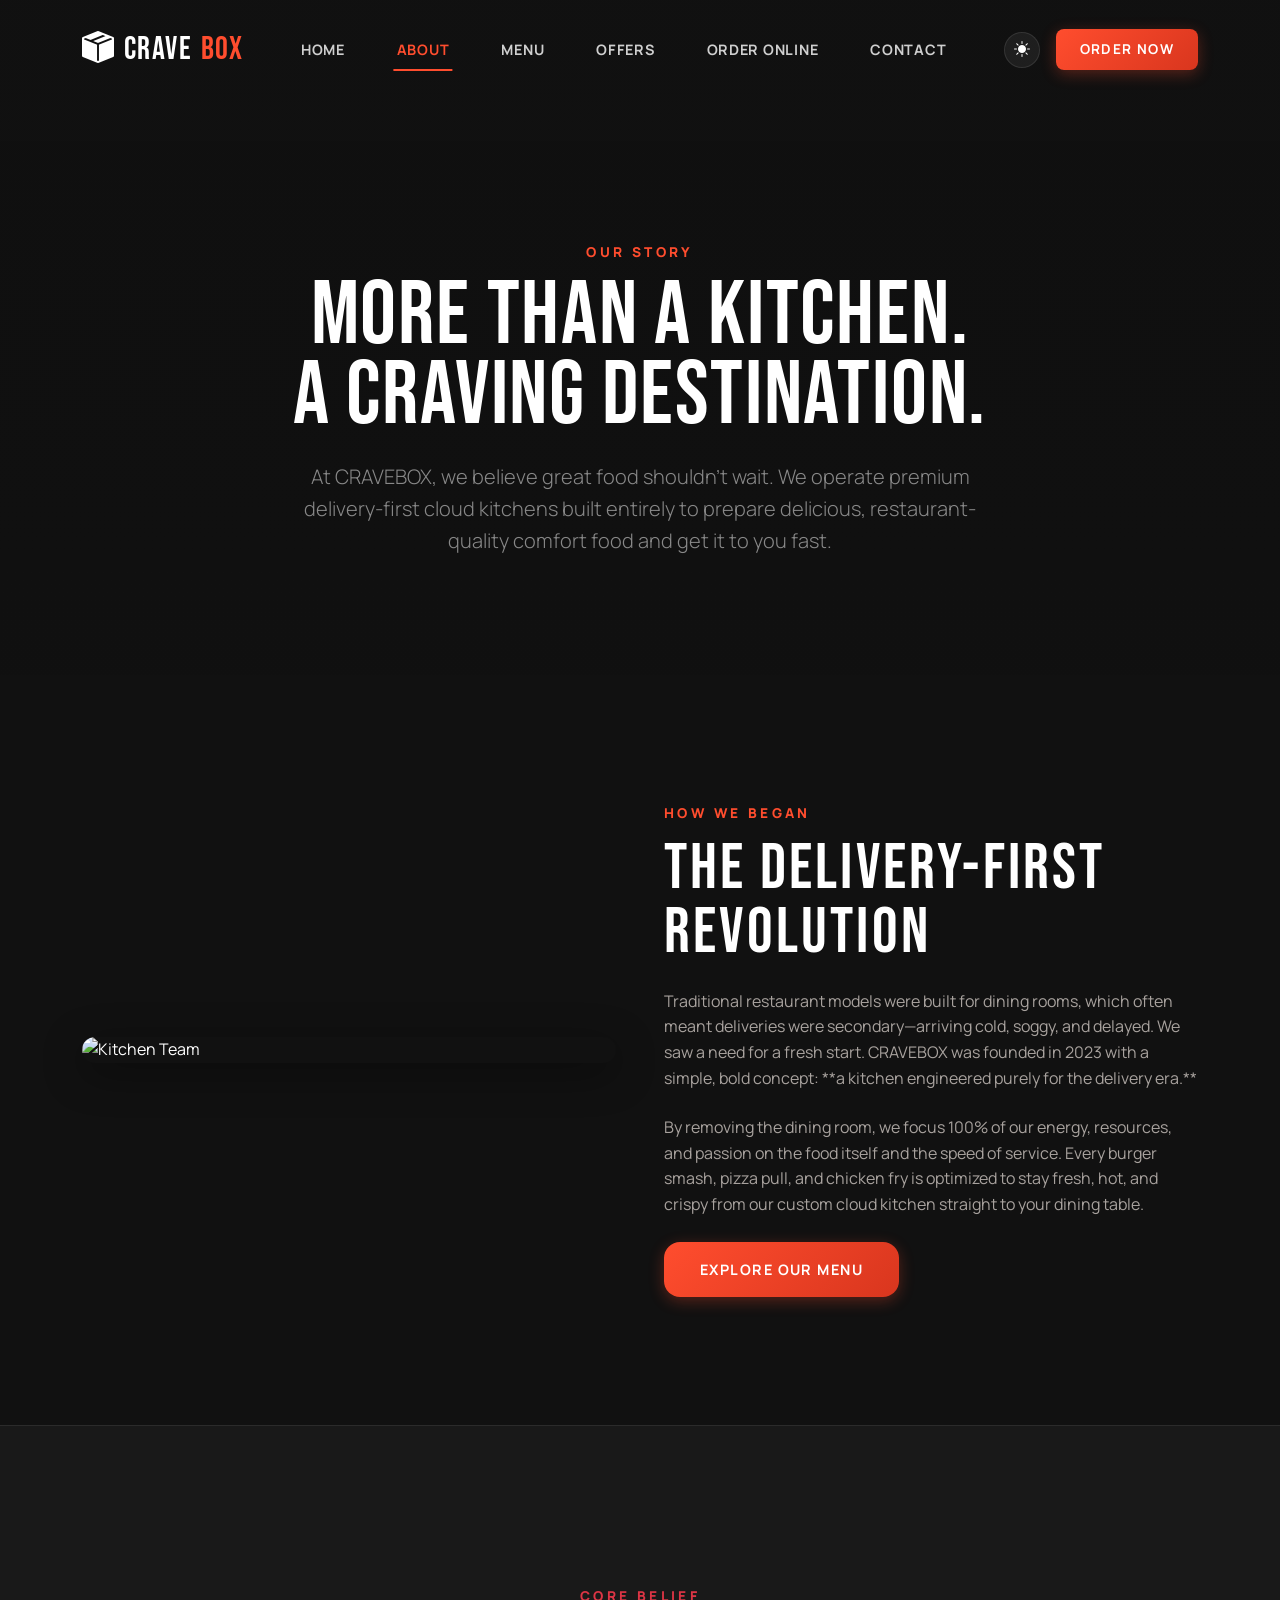
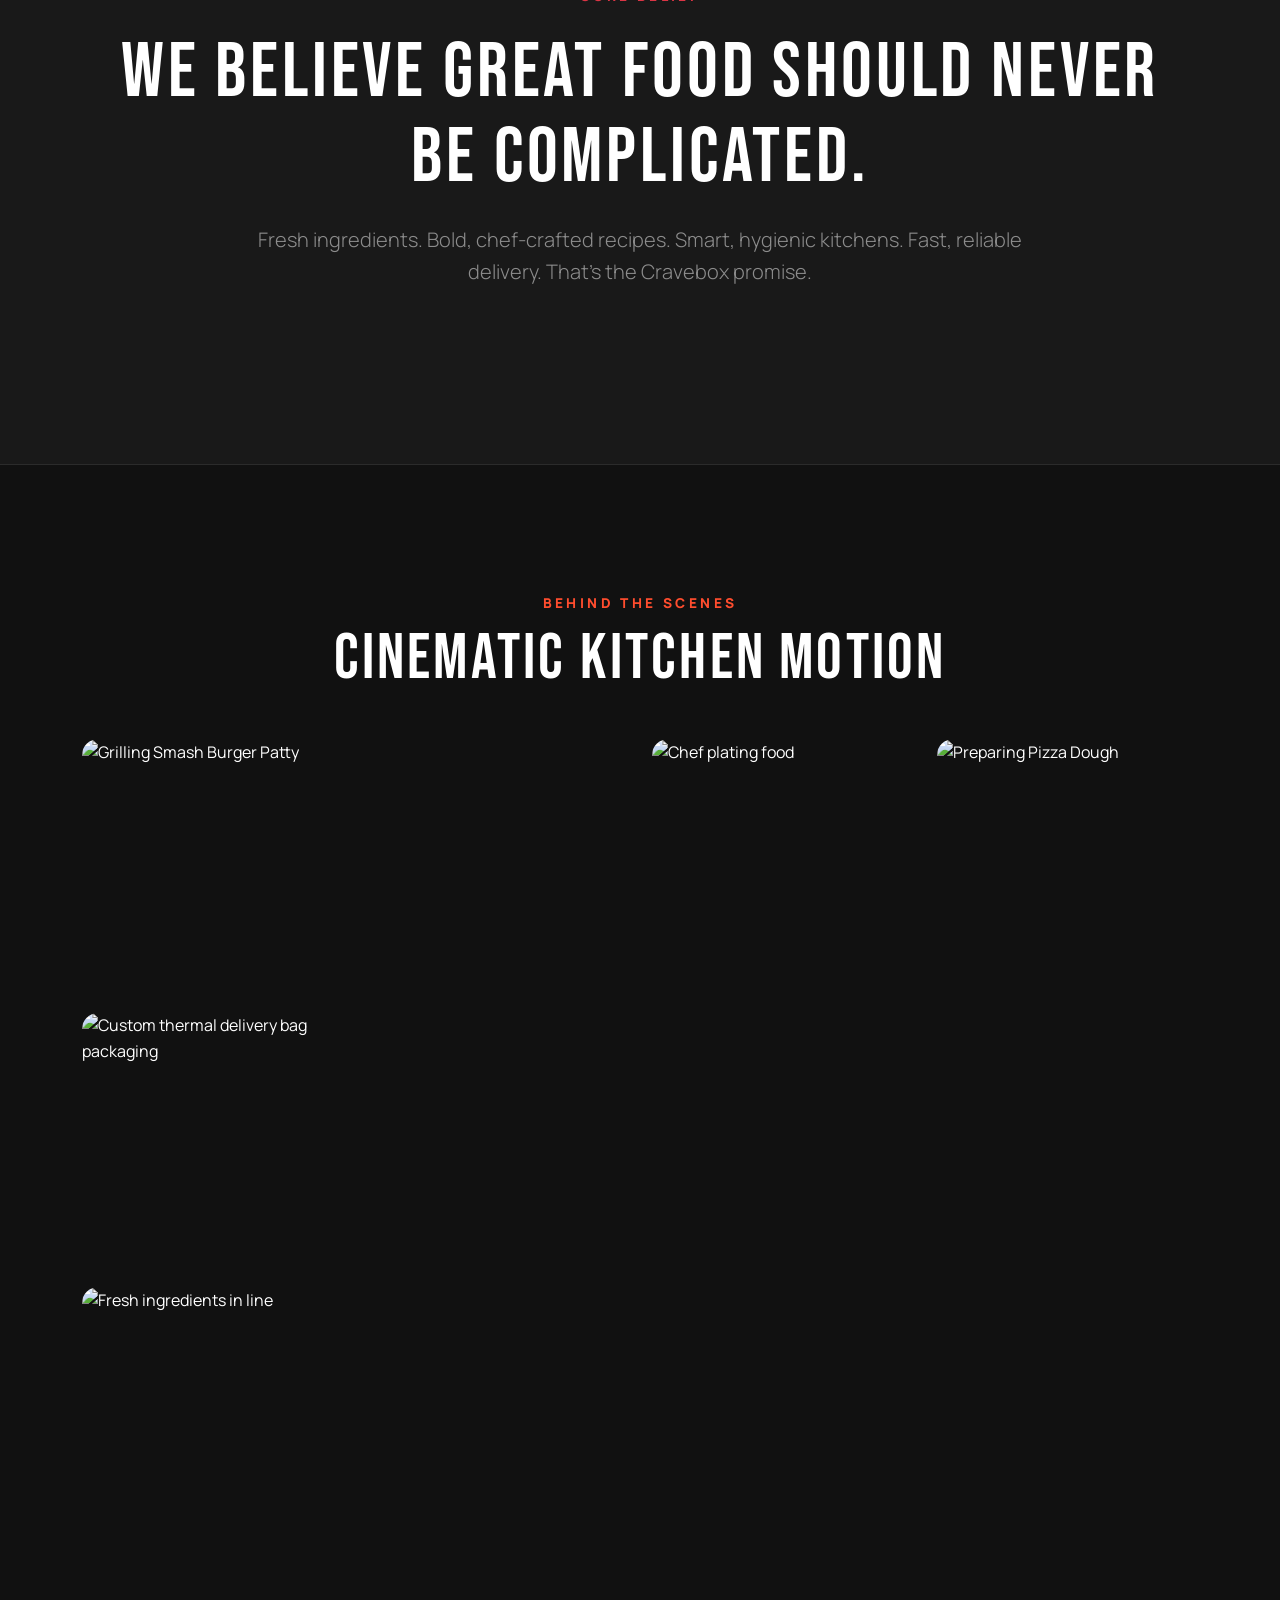
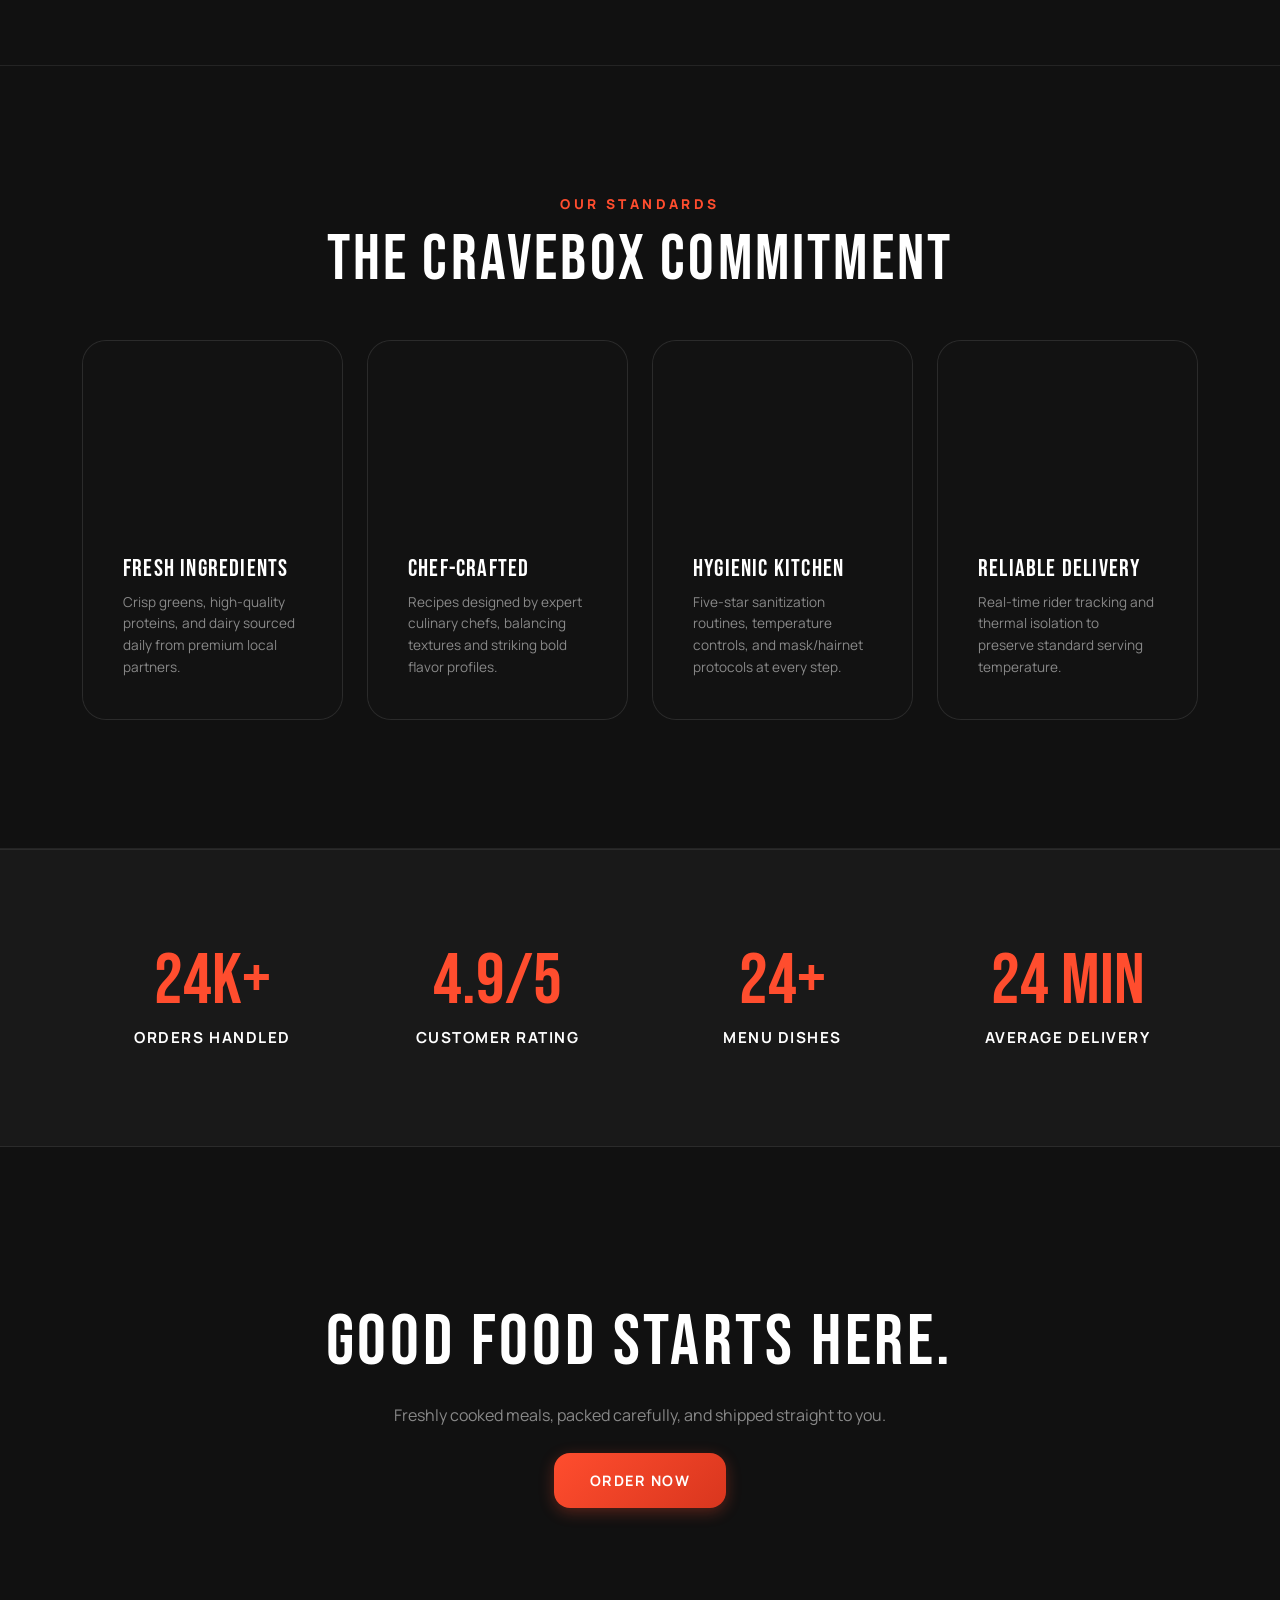
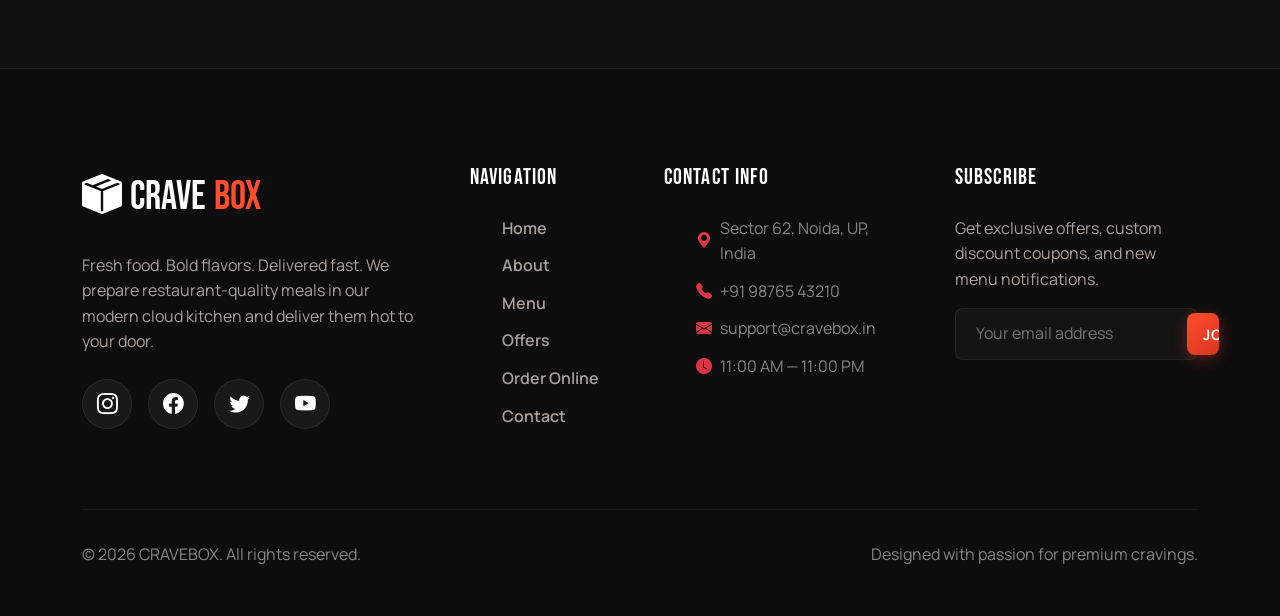
==== about.html @ debc44a4 "Initial commit - Premium Cloud Kitchen Website (Cravebox)" ====
<!DOCTYPE html>
<html lang="en">
<head>
  <meta charset="UTF-8">
  <meta name="viewport" content="width=device-width, initial-scale=1.0">
  <!-- SEO Tags -->
  <title>About CRAVEBOX — Our Kitchen, Our Story</title>
  <meta name="description" content="Discover the story of CRAVEBOX. A premium delivery-only cloud kitchen built for modern food-tech convenience, fresh ingredients, and bold, chef-made recipes.">
  <meta property="og:title" content="About CRAVEBOX — Our Kitchen, Our Story">
  <meta property="og:description" content="High-quality ingredients, chef-crafted recipes, and ultra-hygienic kitchens. Learn more about us.">
  <meta property="og:type" content="website">

  <!-- Bootstrap 5 & Icons -->
  <link href="https://cdn.jsdelivr.net/npm/bootstrap@5.3.0/dist/css/bootstrap.min.css" rel="stylesheet">
  <link href="https://cdn.jsdelivr.net/npm/bootstrap-icons@1.10.5/font/bootstrap-icons.css" rel="stylesheet">

  <!-- Custom CSS -->
  <link rel="stylesheet" href="assets/css/style.css">
</head>
<body>

  <!-- Sticky Header -->
  <nav class="crave-navbar">
    <div class="container d-flex align-items-center justify-content-between">
      <a href="index.html" class="navbar-brand">
        <i class="bi bi-box-seam-fill"></i> CRAVE<span>BOX</span>
      </a>

      <!-- Desktop Nav -->
      <div class="nav-links-desktop d-none d-lg-flex align-items-center gap-4">
        <a href="index.html" class="nav-link">Home</a>
        <a href="about.html" class="nav-link active">About</a>
        <a href="menu.html" class="nav-link">Menu</a>
        <a href="offers.html" class="nav-link">Offers</a>
        <a href="orders.html" class="nav-link">Order Online</a>
        <a href="contact.html" class="nav-link">Contact</a>
      </div>

      <!-- Right Action CTA & Controls -->
      <div class="d-none d-lg-flex align-items-center gap-3">
        <div class="controls-container">
          <button class="control-btn theme-toggle-btn" title="Toggle Theme"><i class="bi bi-sun-fill"></i></button>
        </div>
        <a href="orders.html" class="btn-crave btn-crave-primary py-2 px-4">
          ORDER NOW <span class="badge bg-white text-danger ms-2 desktop-cart-count" style="display:none; font-size:0.75rem;">0</span>
        </a>
      </div>

      <!-- Hamburger Button (Mobile) -->
      <button class="hamburger-btn" aria-label="Toggle Menu">
        <i class="bi bi-list"></i>
      </button>
    </div>
  </nav>

  <!-- Mobile Offcanvas Menu -->
  <div class="crave-offcanvas">
    <div class="crave-offcanvas-header">
      <a href="index.html" class="navbar-brand">
        <i class="bi bi-box-seam-fill"></i> CRAVE<span>BOX</span>
      </a>
      <button class="crave-offcanvas-close"><i class="bi bi-x-lg"></i></button>
    </div>
    <ul class="crave-offcanvas-nav">
      <li><a href="index.html" class="nav-link">Home</a></li>
      <li><a href="about.html" class="nav-link active">About</a></li>
      <li><a href="menu.html" class="nav-link">Menu</a></li>
      <li><a href="offers.html" class="nav-link">Offers</a></li>
      <li><a href="orders.html" class="nav-link">Order Online</a></li>
      <li><a href="contact.html" class="nav-link">Contact</a></li>
    </ul>
    <div class="crave-offcanvas-footer">
      <div class="controls-container justify-content-center">
        <button class="control-btn theme-toggle-btn"><i class="bi bi-sun-fill"></i></button>
      </div>
      <a href="orders.html" class="btn-crave btn-crave-primary w-100 text-center justify-content-center">ORDER NOW</a>
    </div>
  </div>

  <!-- About Hero Section (Unique layout) -->
  <section class="hero-section" style="min-height: 75vh; padding-top: 140px;">
    <div class="hero-bg" style="background-image: url('https://images.unsplash.com/photo-1556910103-1c02745aae4d?auto=format&fit=crop&w=1600&q=80');"></div>
    <div class="hero-overlay" style="background: linear-gradient(to bottom, rgba(17,17,17,0.9), rgba(17,17,17,0.95));"></div>
    <div class="container hero-content text-center">
      <span class="eyebrow fade-up-element animated">Our Story</span>
      <h1 class="hero-title text-white mb-4 fade-up-element animated" style="animation-delay: 0.1s;">
        MORE THAN A KITCHEN.<br>A CRAVING DESTINATION.
      </h1>
      <p class="lead mx-auto text-white-50 fade-up-element animated" style="max-width: 700px; animation-delay: 0.2s;">
        At CRAVEBOX, we believe great food shouldn't wait. We operate premium delivery-first cloud kitchens built entirely to prepare delicious, restaurant-quality comfort food and get it to you fast.
      </p>
    </div>
  </section>

  <!-- Our Story Split Layout -->
  <section class="editorial-section">
    <div class="container">
      <div class="row align-items-center g-5">
        <div class="col-lg-6">
          <div class="story-image-wrapper fade-up-element">
            <img src="https://images.unsplash.com/photo-1600565193348-f74bd3c7ccdf?auto=format&fit=crop&w=800&q=80" alt="Kitchen Team">
            <div class="story-badge">ESTD. 2023</div>
          </div>
        </div>
        <div class="col-lg-6">
          <span class="eyebrow">How We Began</span>
          <h2 class="section-title">THE DELIVERY-FIRST REVOLUTION</h2>
          <p class="mb-4">
            Traditional restaurant models were built for dining rooms, which often meant deliveries were secondary—arriving cold, soggy, and delayed. We saw a need for a fresh start. CRAVEBOX was founded in 2023 with a simple, bold concept: **a kitchen engineered purely for the delivery era.**
          </p>
          <p class="mb-4">
            By removing the dining room, we focus 100% of our energy, resources, and passion on the food itself and the speed of service. Every burger smash, pizza pull, and chicken fry is optimized to stay fresh, hot, and crispy from our custom cloud kitchen straight to your dining table.
          </p>
          <a href="menu.html" class="btn-crave btn-crave-primary">EXPLORE OUR MENU</a>
        </div>
      </div>
    </div>
  </section>

  <!-- Our Philosophy (Typography Focused) -->
  <section class="philosophy-banner">
    <div class="container text-center py-5">
      <span class="eyebrow text-danger">Core Belief</span>
      <h2 class="philosophy-title text-white my-4 display-font">
        WE BELIEVE GREAT FOOD SHOULD NEVER BE COMPLICATED.
      </h2>
      <p class="lead mx-auto text-white-50" style="max-width: 800px;">
        Fresh ingredients. Bold, chef-crafted recipes. Smart, hygienic kitchens. Fast, reliable delivery. That's the Cravebox promise.
      </p>
    </div>
  </section>

  <!-- Our Kitchen Behind the Scenes Gallery -->
  <section class="gallery-section">
    <div class="container">
      <div class="text-center mb-5">
        <span class="eyebrow">Behind the Scenes</span>
        <h2 class="section-title">CINEMATIC KITCHEN MOTION</h2>
      </div>

      <div class="gallery-grid">
        <!-- Item 1 (Wide) -->
        <div class="gallery-item gallery-item-wide fade-up-element">
          <img src="https://images.unsplash.com/photo-1544025162-d76694265947?auto=format&fit=crop&w=800&q=80" alt="Grilling Smash Burger Patty">
        </div>
        <!-- Item 2 (Tall) -->
        <div class="gallery-item gallery-item-tall fade-up-element" style="animation-delay: 0.15s;">
          <img src="https://images.unsplash.com/photo-1577219491135-ce391730fb2c?auto=format&fit=crop&w=600&q=80" alt="Chef plating food">
        </div>
        <!-- Item 3 -->
        <div class="gallery-item fade-up-element" style="animation-delay: 0.3s;">
          <img src="https://images.unsplash.com/photo-1556910096-6f5e72db6813?auto=format&fit=crop&w=600&q=80" alt="Preparing Pizza Dough">
        </div>
        <!-- Item 4 -->
        <div class="gallery-item fade-up-element" style="animation-delay: 0.1s;">
          <img src="https://images.unsplash.com/photo-1512152272829-e3139592d56f?auto=format&fit=crop&w=600&q=80" alt="Custom thermal delivery bag packaging">
        </div>
        <!-- Item 5 (Wide) -->
        <div class="gallery-item gallery-item-wide fade-up-element" style="animation-delay: 0.2s;">
          <img src="https://images.unsplash.com/photo-1555396273-367ea4eb4db5?auto=format&fit=crop&w=800&q=80" alt="Fresh ingredients in line">
        </div>
      </div>
    </div>
  </section>

  <!-- Quality Promise (Four distinct areas using imagery overlays) -->
  <section class="feature-section" style="background-color: var(--primary-bg);">
    <div class="container">
      <div class="text-center mb-5">
        <span class="eyebrow">Our Standards</span>
        <h2 class="section-title">THE CRAVEBOX COMMITMENT</h2>
      </div>

      <div class="row g-4">
        <!-- Area 1 -->
        <div class="col-md-6 col-lg-3">
          <div class="featured-card fade-up-element" style="height: 380px;">
            <div class="hero-bg" style="background-image: url('https://images.unsplash.com/photo-1512621776951-a57141f2eefd?auto=format&fit=crop&w=400&q=80');"></div>
            <div class="hero-overlay" style="background: rgba(17,17,17,0.75);"></div>
            <div class="featured-card-content h-100 d-flex flex-column justify-content-end position-relative z-3">
              <h3 class="text-white mb-2 fs-4">Fresh Ingredients</h3>
              <p class="text-white-50 m-0" style="font-size: 0.85rem;">Crisp greens, high-quality proteins, and dairy sourced daily from premium local partners.</p>
            </div>
          </div>
        </div>

        <!-- Area 2 -->
        <div class="col-md-6 col-lg-3">
          <div class="featured-card fade-up-element" style="height: 380px; animation-delay: 0.1s;">
            <div class="hero-bg" style="background-image: url('https://images.unsplash.com/photo-1577219491135-ce391730fb2c?auto=format&fit=crop&w=400&q=80');"></div>
            <div class="hero-overlay" style="background: rgba(17,17,17,0.75);"></div>
            <div class="featured-card-content h-100 d-flex flex-column justify-content-end position-relative z-3">
              <h3 class="text-white mb-2 fs-4">Chef-Crafted</h3>
              <p class="text-white-50 m-0" style="font-size: 0.85rem;">Recipes designed by expert culinary chefs, balancing textures and striking bold flavor profiles.</p>
            </div>
          </div>
        </div>

        <!-- Area 3 -->
        <div class="col-md-6 col-lg-3">
          <div class="featured-card fade-up-element" style="height: 380px; animation-delay: 0.2s;">
            <div class="hero-bg" style="background-image: url('https://images.unsplash.com/photo-1600565193348-f74bd3c7ccdf?auto=format&fit=crop&w=400&q=80');"></div>
            <div class="hero-overlay" style="background: rgba(17,17,17,0.75);"></div>
            <div class="featured-card-content h-100 d-flex flex-column justify-content-end position-relative z-3">
              <h3 class="text-white mb-2 fs-4">Hygienic Kitchen</h3>
              <p class="text-white-50 m-0" style="font-size: 0.85rem;">Five-star sanitization routines, temperature controls, and mask/hairnet protocols at every step.</p>
            </div>
          </div>
        </div>

        <!-- Area 4 -->
        <div class="col-md-6 col-lg-3">
          <div class="featured-card fade-up-element" style="height: 380px; animation-delay: 0.3s;">
            <div class="hero-bg" style="background-image: url('https://images.unsplash.com/photo-1534080391025-09798b107e25?auto=format&fit=crop&w=400&q=80');"></div>
            <div class="hero-overlay" style="background: rgba(17,17,17,0.75);"></div>
            <div class="featured-card-content h-100 d-flex flex-column justify-content-end position-relative z-3">
              <h3 class="text-white mb-2 fs-4">Reliable Delivery</h3>
              <p class="text-white-50 m-0" style="font-size: 0.85rem;">Real-time rider tracking and thermal isolation to preserve standard serving temperature.</p>
            </div>
          </div>
        </div>
      </div>
    </div>
  </section>

  <!-- Large Statistics Counters Section -->
  <section class="stats-section">
    <div class="container">
      <div class="row g-4 stagger-container">
        <div class="col-6 col-lg-3">
          <div class="stat-box">
            <div class="stat-number" data-target="25" data-suffix="K+">0</div>
            <div class="stat-label">Orders Handled</div>
          </div>
        </div>
        <div class="col-6 col-lg-3">
          <div class="stat-box">
            <div class="stat-number" data-target="4.9" data-suffix="/5">0</div>
            <div class="stat-label">Customer Rating</div>
          </div>
        </div>
        <div class="col-6 col-lg-3">
          <div class="stat-box">
            <div class="stat-number" data-target="50" data-suffix="+">0</div>
            <div class="stat-label">Menu Dishes</div>
          </div>
        </div>
        <div class="col-6 col-lg-3">
          <div class="stat-box">
            <div class="stat-number" data-target="30" data-suffix=" MIN">0</div>
            <div class="stat-label">Average Delivery</div>
          </div>
        </div>
      </div>
    </div>
  </section>

  <!-- Final CTA -->
  <section class="cta-banner" style="background-image: url('https://images.unsplash.com/photo-1504674900247-0877df9cc836?auto=format&fit=crop&w=1600&q=80');">
    <div class="container cta-banner-content">
      <h2 class="display-font text-white" style="font-size: clamp(2.5rem, 6vw, 4.5rem); line-height: 1;">GOOD FOOD STARTS HERE.</h2>
      <p class="mx-auto text-white-50 my-4" style="max-width: 500px;">
        Freshly cooked meals, packed carefully, and shipped straight to you.
      </p>
      <a href="orders.html" class="btn-crave btn-crave-primary">ORDER NOW</a>
    </div>
  </section>

  <!-- Premium Footer -->
  <footer class="crave-footer">
    <div class="container">
      <div class="row g-5">
        <div class="col-lg-4">
          <a href="index.html" class="footer-logo">
            <i class="bi bi-box-seam-fill"></i> CRAVE<span>BOX</span>
          </a>
          <p class="mb-4">
            Fresh food. Bold flavors. Delivered fast. We prepare restaurant-quality meals in our modern cloud kitchen and deliver them hot to your door.
          </p>
          <div class="contact-social-icons">
            <a href="#" aria-label="Instagram"><i class="bi bi-instagram"></i></a>
            <a href="#" aria-label="Facebook"><i class="bi bi-facebook"></i></a>
            <a href="#" aria-label="Twitter"><i class="bi bi-twitter"></i></a>
            <a href="#" aria-label="YouTube"><i class="bi bi-youtube"></i></a>
          </div>
        </div>

        <div class="col-md-6 col-lg-2">
          <h4 class="footer-link-heading">Navigation</h4>
          <ul class="footer-links-list">
            <li><a href="index.html">Home</a></li>
            <li><a href="about.html">About</a></li>
            <li><a href="menu.html">Menu</a></li>
            <li><a href="offers.html">Offers</a></li>
            <li><a href="orders.html">Order Online</a></li>
            <li><a href="contact.html">Contact</a></li>
          </ul>
        </div>

        <div class="col-md-6 col-lg-3">
          <h4 class="footer-link-heading">Contact Info</h4>
          <ul class="footer-links-list text-white-50">
            <li class="d-flex gap-2 align-items-center"><i class="bi bi-geo-alt-fill text-danger"></i> Sector 62, Noida, UP, India</li>
            <li class="d-flex gap-2 align-items-center"><i class="bi bi-telephone-fill text-danger"></i> +91 98765 43210</li>
            <li class="d-flex gap-2 align-items-center"><i class="bi bi-envelope-fill text-danger"></i> support@cravebox.in</li>
            <li class="d-flex gap-2 align-items-center"><i class="bi bi-clock-fill text-danger"></i> 11:00 AM — 11:00 PM</li>
          </ul>
        </div>

        <div class="col-lg-3">
          <h4 class="footer-link-heading">Subscribe</h4>
          <p class="mb-3">Get exclusive offers, custom discount coupons, and new menu notifications.</p>
          <form class="newsletter-form">
            <input type="email" placeholder="Your email address" required aria-label="Email Address">
            <button type="submit" class="btn-crave btn-crave-primary py-2 px-3">JOIN</button>
          </form>
        </div>
      </div>

      <div class="footer-bottom">
        <p class="m-0 text-white-50">&copy; <span id="current-year"></span> CRAVEBOX. All rights reserved.</p>
        <p class="m-0 text-white-50">Designed with passion for premium cravings.</p>
      </div>
    </div>
  </footer>

  <!-- Mobile Cart Badge Floating -->
  <a href="orders.html" class="mobile-cart-badge">
    <i class="bi bi-cart3"></i>
    <span class="mobile-cart-count">0</span>
  </a>

  <!-- Toast Container -->
  <div class="crave-toast"></div>

  <!-- Script Files -->
  <script src="https://cdn.jsdelivr.net/npm/bootstrap@5.3.0/dist/js/bootstrap.bundle.min.js"></script>
  <script src="assets/js/main.js"></script>
</body>
</html>
---- assets/css/style.css ----
@import url('https://fonts.googleapis.com/css2?family=Bebas+Neue&family=Manrope:wght@300;400;500;600;700;800&display=swap');

:root {
  /* Dark Theme Colors */
  --primary-bg: #111111;
  --secondary-bg: #191919;
  --accent-red: #FF4D2E;
  --deep-red: #D9361E;
  --warm-orange: #FF8A3D;
  --cream: #FFF4E6;
  --soft-beige: #E9DED0;
  --white: #FFFFFF;
  --muted-text: #A8A29E;
  --success-green: #35B86B;
  
  --font-headings: 'Bebas Neue', sans-serif;
  --font-body: 'Manrope', sans-serif;
  
  --transition: all 0.4s cubic-bezier(0.16, 1, 0.3, 1);
  --border-radius-sm: 8px;
  --border-radius: 16px;
  --border-radius-lg: 24px;
  --border-color: rgba(255, 255, 255, 0.08);
  --shadow: 0 10px 40px rgba(0, 0, 0, 0.4);
  --card-bg: var(--secondary-bg);
  --text-color: var(--white);
  --text-inverse: var(--primary-bg);
  --glass-bg: rgba(25, 25, 25, 0.85);
  --glass-border: rgba(255, 255, 255, 0.05);
  --btn-text-color: var(--white);
  --footer-bg: #0d0d0d;
}

/* Light Theme Overrides */
body.light-theme {
  --primary-bg: #FFF4E6; /* Cream background */
  --secondary-bg: #E9DED0; /* Soft Beige */
  --card-bg: #FFFFFF;
  --text-color: #111111;
  --muted-text: #5A5450;
  --border-color: rgba(0, 0, 0, 0.08);
  --glass-bg: rgba(255, 244, 230, 0.85);
  --glass-border: rgba(0, 0, 0, 0.06);
  --shadow: 0 10px 40px rgba(0, 0, 0, 0.06);
  --btn-text-color: var(--white);
  --footer-bg: #191919;
}

/* Reset & Base Styles */
* {
  box-sizing: border-box;
  margin: 0;
  padding: 0;
}

html, body {
  overflow-x: hidden;
}

body {
  font-family: var(--font-body);
  background-color: var(--primary-bg);
  color: var(--text-color);
  transition: background-color 0.5s ease, color 0.5s ease;
  line-height: 1.6;
}

/* Scrollbar Customization */
::-webkit-scrollbar {
  width: 8px;
}
::-webkit-scrollbar-track {
  background: var(--primary-bg);
}
::-webkit-scrollbar-thumb {
  background: var(--accent-red);
  border-radius: 4px;
}
::-webkit-scrollbar-thumb:hover {
  background: var(--deep-red);
}

/* Selection Color */
::selection {
  background-color: var(--accent-red);
  color: var(--white);
}

/* Typography */
h1, h2, h3, h4, h5, h6, .display-font {
  font-family: var(--font-headings);
  font-weight: 400;
  letter-spacing: 0.05em;
  text-transform: uppercase;
}

p {
  font-weight: 400;
  color: var(--muted-text);
}

/* Heading clamp styling */
.hero-title {
  font-size: clamp(3rem, 7vw, 6.5rem);
  line-height: 0.9;
  letter-spacing: 0.02em;
}

.section-title {
  font-size: clamp(2.5rem, 5vw, 4.5rem);
  line-height: 1;
  margin-bottom: 1.5rem;
}

.eyebrow {
  font-family: var(--font-body);
  font-weight: 800;
  font-size: 0.85rem;
  letter-spacing: 0.25em;
  color: var(--accent-red);
  text-transform: uppercase;
  display: block;
  margin-bottom: 0.75rem;
}

/* RTL Helpers */
[dir="rtl"] {
  text-align: right;
}
[dir="rtl"] .me-auto {
  margin-left: auto !important;
  margin-right: 0 !important;
}
[dir="rtl"] .ms-auto {
  margin-right: auto !important;
  margin-left: 0 !important;
}
[dir="rtl"] .text-end {
  text-align: left !important;
}
[dir="rtl"] .text-start {
  text-align: right !important;
}

/* Buttons */
.btn-crave {
  font-family: var(--font-body);
  font-weight: 700;
  font-size: 0.9rem;
  letter-spacing: 0.1em;
  text-transform: uppercase;
  padding: 1rem 2.25rem;
  border-radius: var(--border-radius);
  transition: var(--transition);
  position: relative;
  overflow: hidden;
  z-index: 1;
  border: none;
  cursor: pointer;
  display: inline-flex;
  align-items: center;
  gap: 0.5rem;
  text-decoration: none;
}

.btn-crave-primary {
  background: linear-gradient(135deg, var(--accent-red), var(--deep-red));
  color: var(--white);
  box-shadow: 0 4px 15px rgba(255, 77, 46, 0.3);
}

.btn-crave-primary:hover {
  transform: translateY(-3px);
  box-shadow: 0 8px 25px rgba(255, 77, 46, 0.5);
  color: var(--white);
}

.btn-crave-secondary {
  background: transparent;
  color: var(--text-color);
  border: 1px solid var(--border-color);
  backdrop-filter: blur(10px);
}

.btn-crave-secondary:hover {
  background: var(--text-color);
  color: var(--text-inverse);
  transform: translateY(-3px);
  border-color: var(--text-color);
}

.btn-crave-outline {
  background: transparent;
  color: var(--accent-red);
  border: 2px solid var(--accent-red);
}

.btn-crave-outline:hover {
  background: var(--accent-red);
  color: var(--white);
  transform: translateY(-3px);
  box-shadow: 0 8px 25px rgba(255, 77, 46, 0.4);
}

/* Header / Navbar */
.crave-navbar {
  position: fixed;
  top: 0;
  left: 0;
  width: 100%;
  z-index: 1000;
  padding: 1.5rem 0;
  transition: var(--transition);
  border-bottom: 1px solid transparent;
}

.crave-navbar.scrolled {
  background: var(--glass-bg);
  backdrop-filter: blur(20px);
  padding: 1rem 0;
  border-bottom: 1px solid var(--glass-border);
  box-shadow: var(--shadow);
}

.crave-navbar .navbar-brand {
  font-family: var(--font-headings);
  font-size: 2rem;
  letter-spacing: 0.05em;
  color: var(--white) !important;
  display: flex;
  align-items: center;
  gap: 0.5rem;
  text-decoration: none;
}

body.light-theme .crave-navbar.scrolled .navbar-brand {
  color: var(--text-color) !important;
}

.crave-navbar .navbar-brand span {
  color: var(--accent-red);
}

.crave-navbar .nav-link {
  font-family: var(--font-body);
  font-weight: 700;
  font-size: 0.85rem;
  letter-spacing: 0.05em;
  text-transform: uppercase;
  color: rgba(255, 255, 255, 0.8) !important;
  padding: 0.5rem 0.75rem !important;
  transition: var(--transition);
  position: relative;
  white-space: nowrap;
}

body.light-theme .crave-navbar.scrolled .nav-link {
  color: var(--text-color) !important;
}

.crave-navbar .nav-link:hover,
.crave-navbar .nav-link.active {
  color: var(--accent-red) !important;
}

.crave-navbar .nav-link::after {
  content: '';
  position: absolute;
  bottom: -2px;
  left: 50%;
  width: 0;
  height: 2px;
  background-color: var(--accent-red);
  transition: var(--transition);
  transform: translateX(-50%);
}

.crave-navbar .nav-link:hover::after,
.crave-navbar .nav-link.active::after {
  width: 70%;
}

.nav-links-desktop {
  gap: 0.5rem !important;
}

@media (min-width: 1200px) {
  .nav-links-desktop {
    gap: 1.25rem !important;
  }
  .crave-navbar .nav-link {
    font-size: 0.9rem;
    padding: 0.5rem 1rem !important;
  }
}

/* Custom header button padding override */
.crave-navbar .btn-crave {
  padding: 0.6rem 1.5rem !important;
  font-size: 0.85rem;
  border-radius: var(--border-radius-sm);
}

.crave-navbar .control-btn {
  background: rgba(255, 255, 255, 0.06);
  border: 1px solid rgba(255, 255, 255, 0.1);
  width: 36px;
  height: 36px;
}

body.light-theme .crave-navbar .control-btn {
  background: rgba(0, 0, 0, 0.05);
  border: 1px solid rgba(0, 0, 0, 0.1);
}

/* Hamburger Styles */
.hamburger-btn {
  background: transparent;
  border: none;
  color: var(--white);
  font-size: 2rem;
  cursor: pointer;
  display: none;
  align-items: center;
  justify-content: center;
  width: 40px;
  height: 40px;
  padding: 0;
  line-height: 1;
  transition: var(--transition);
}

body.light-theme .crave-navbar.scrolled .hamburger-btn {
  color: var(--text-color);
}

/* Offcanvas Sidebar Menu */
.crave-offcanvas {
  position: fixed;
  top: 0;
  right: -100%;
  width: 320px;
  height: 100vh;
  background: var(--secondary-bg);
  box-shadow: -10px 0 40px rgba(0,0,0,0.5);
  z-index: 1100;
  transition: right 0.4s cubic-bezier(0.16, 1, 0.3, 1);
  padding: 2.5rem 2rem;
  display: flex;
  flex-direction: column;
  border-left: 1px solid var(--border-color);
}

[dir="rtl"] .crave-offcanvas {
  right: auto;
  left: -100%;
  border-left: none;
  border-right: 1px solid var(--border-color);
  box-shadow: 10px 0 40px rgba(0,0,0,0.5);
  transition: left 0.4s cubic-bezier(0.16, 1, 0.3, 1);
}

.crave-offcanvas.open {
  right: 0;
}

[dir="rtl"] .crave-offcanvas.open {
  left: 0;
  right: auto;
}

.crave-offcanvas-header {
  display: flex;
  justify-content: space-between;
  align-items: center;
  margin-bottom: 3rem;
}

.crave-offcanvas-close {
  background: transparent;
  border: none;
  color: var(--text-color);
  font-size: 1.8rem;
  cursor: pointer;
  transition: var(--transition);
}

.crave-offcanvas-close:hover {
  color: var(--accent-red);
  transform: rotate(90deg);
}

.crave-offcanvas-nav {
  list-style: none;
  display: flex;
  flex-direction: column;
  gap: 1.5rem;
  margin-bottom: auto;
}

.crave-offcanvas-nav .nav-link {
  font-family: var(--font-headings);
  font-size: 2.2rem;
  color: var(--text-color) !important;
  text-decoration: none;
  transition: var(--transition);
}

.crave-offcanvas-nav .nav-link:hover,
.crave-offcanvas-nav .nav-link.active {
  color: var(--accent-red) !important;
  padding-left: 10px;
}

[dir="rtl"] .crave-offcanvas-nav .nav-link:hover,
[dir="rtl"] .crave-offcanvas-nav .nav-link.active {
  padding-left: 0;
  padding-right: 10px;
}

.crave-offcanvas-footer {
  display: flex;
  flex-direction: column;
  gap: 1.5rem;
}

/* Quick Controls (Theme & RTL Toggle) */
.controls-container {
  display: flex;
  gap: 1rem;
  align-items: center;
}

.control-btn {
  background: var(--primary-bg);
  border: 1px solid var(--border-color);
  color: var(--text-color);
  width: 40px;
  height: 40px;
  border-radius: 50%;
  display: flex;
  align-items: center;
  justify-content: center;
  cursor: pointer;
  transition: var(--transition);
}

.control-btn:hover {
  background: var(--accent-red);
  color: var(--white);
  border-color: var(--accent-red);
  transform: scale(1.1);
}

/* Overlay for Sidebar */
.offcanvas-overlay {
  position: fixed;
  top: 0;
  left: 0;
  width: 100vw;
  height: 100vh;
  background: rgba(0, 0, 0, 0.7);
  backdrop-filter: blur(5px);
  z-index: 1050;
  opacity: 0;
  visibility: hidden;
  transition: var(--transition);
}

.offcanvas-overlay.show {
  opacity: 1;
  visibility: visible;
}

/* Hero Section */
.hero-section {
  position: relative;
  min-height: 100vh;
  display: flex;
  align-items: center;
  overflow: hidden;
  padding-top: 100px;
  background-color: #0b0b0b;
}

.hero-bg {
  position: absolute;
  top: 0;
  left: 0;
  width: 100%;
  height: 100%;
  background-size: cover;
  background-position: center;
  transition: transform 10s ease;
  transform: scale(1.05);
}

.hero-section:hover .hero-bg {
  transform: scale(1.12);
}

.hero-overlay {
  position: absolute;
  top: 0;
  left: 0;
  width: 100%;
  height: 100%;
  background: linear-gradient(to right, rgba(17,17,17,0.95) 30%, rgba(17,17,17,0.7) 60%, rgba(17,17,17,0.3) 100%);
}

[dir="rtl"] .hero-overlay {
  background: linear-gradient(to left, rgba(17,17,17,0.95) 30%, rgba(17,17,17,0.7) 60%, rgba(17,17,17,0.3) 100%);
}

.hero-content {
  position: relative;
  z-index: 10;
}

.floating-badge {
  position: absolute;
  background: var(--glass-bg);
  backdrop-filter: blur(10px);
  border: 1px solid var(--glass-border);
  padding: 1rem 1.5rem;
  border-radius: var(--border-radius);
  display: flex;
  align-items: center;
  gap: 0.75rem;
  animation: float 4s ease-in-out infinite;
  box-shadow: var(--shadow);
}

@keyframes float {
  0%, 100% { transform: translateY(0); }
  50% { transform: translateY(-12px); }
}

.badge-delivery {
  bottom: 15%;
  right: 10%;
}

[dir="rtl"] .badge-delivery {
  left: 10%;
  right: auto;
}

.badge-order {
  top: 25%;
  right: 15%;
}

[dir="rtl"] .badge-order {
  left: 15%;
  right: auto;
}

/* Category Slider */
.category-section {
  padding: 4rem 0;
  background-color: var(--secondary-bg);
  position: relative;
  z-index: 10;
  border-bottom: 1px solid var(--border-color);
}

.category-scroll {
  display: flex;
  gap: 1.5rem;
  overflow-x: auto;
  padding: 1rem 0.5rem;
  scrollbar-width: none; /* Firefox */
}

.category-scroll::-webkit-scrollbar {
  display: none; /* Chrome/Safari */
}

.category-card {
  flex: 0 0 auto;
  background: var(--card-bg);
  border: 1px solid var(--border-color);
  border-radius: var(--border-radius);
  padding: 1.25rem 2rem;
  display: flex;
  flex-direction: column;
  align-items: center;
  gap: 0.75rem;
  cursor: pointer;
  transition: var(--transition);
  text-decoration: none;
  color: var(--text-color);
}

.category-card img {
  width: 50px;
  height: 50px;
  object-fit: contain;
  transition: var(--transition);
}

.category-card span {
  font-family: var(--font-body);
  font-weight: 700;
  font-size: 0.9rem;
}

.category-card:hover {
  background: var(--accent-red);
  border-color: var(--accent-red);
  transform: translateY(-8px);
}

.category-card:hover img {
  transform: scale(1.15) rotate(5deg);
}

.category-card:hover span {
  color: var(--white);
}

/* Editorial Foods Section - Asymmetric composition */
.editorial-section {
  padding: 8rem 0;
  background-color: var(--primary-bg);
}

.featured-card {
  background: var(--card-bg);
  border: 1px solid var(--border-color);
  border-radius: var(--border-radius-lg);
  overflow: hidden;
  position: relative;
  transition: var(--transition);
  height: 100%;
}

.featured-card-large {
  display: flex;
  flex-direction: column;
  justify-content: space-between;
}

.featured-card-img-wrapper {
  overflow: hidden;
  position: relative;
  height: 380px;
}

.featured-card-img-wrapper.small {
  height: 220px;
}

.featured-card img {
  width: 100%;
  height: 100%;
  object-fit: cover;
  transition: transform 0.8s cubic-bezier(0.16, 1, 0.3, 1);
}

.featured-card:hover img {
  transform: scale(1.08);
}

.featured-card-content {
  padding: 2.5rem;
}

.featured-card-content.small {
  padding: 1.5rem;
}

.featured-card-title {
  font-family: var(--font-headings);
  font-size: 2.2rem;
  margin-bottom: 0.5rem;
}

.featured-card-price {
  font-size: 1.5rem;
  color: var(--warm-orange);
  font-weight: 800;
  margin-bottom: 1rem;
}

.featured-badge {
  position: absolute;
  top: 1.5rem;
  left: 1.5rem;
  background: var(--accent-red);
  color: var(--white);
  padding: 0.4rem 1rem;
  border-radius: 50px;
  font-weight: 800;
  font-size: 0.75rem;
  z-index: 10;
  text-transform: uppercase;
}

[dir="rtl"] .featured-badge {
  left: auto;
  right: 1.5rem;
}

/* Feature/Why Choose Us Section */
.feature-section {
  padding: 8rem 0;
  background-color: var(--secondary-bg);
  border-top: 1px solid var(--border-color);
  border-bottom: 1px solid var(--border-color);
}

.feature-block {
  background: var(--card-bg);
  border: 1px solid var(--border-color);
  padding: 3rem 2.5rem;
  border-radius: var(--border-radius);
  transition: var(--transition);
  height: 100%;
  position: relative;
  overflow: hidden;
}

.feature-block::before {
  content: '';
  position: absolute;
  top: 0;
  left: 0;
  width: 100%;
  height: 4px;
  background: linear-gradient(to right, var(--accent-red), var(--warm-orange));
  transform: scaleX(0);
  transform-origin: left;
  transition: var(--transition);
}

[dir="rtl"] .feature-block::before {
  transform-origin: right;
}

.feature-block:hover {
  transform: translateY(-8px);
  box-shadow: var(--shadow);
}

.feature-block:hover::before {
  transform: scaleX(1);
}

.feature-icon-wrapper {
  width: 60px;
  height: 60px;
  border-radius: var(--border-radius);
  background: rgba(255, 77, 46, 0.1);
  display: flex;
  align-items: center;
  justify-content: center;
  font-size: 1.8rem;
  color: var(--accent-red);
  margin-bottom: 1.5rem;
  transition: var(--transition);
}

.feature-block:hover .feature-icon-wrapper {
  background: var(--accent-red);
  color: var(--white);
  transform: scale(1.1);
}

/* How It Works Steps */
.steps-section {
  padding: 8rem 0;
  background-color: var(--primary-bg);
  position: relative;
}

.step-card {
  text-align: center;
  position: relative;
  z-index: 5;
}

.step-number {
  font-family: var(--font-headings);
  font-size: 6rem;
  line-height: 1;
  color: rgba(255, 77, 46, 0.15);
  margin-bottom: 1rem;
  transition: var(--transition);
}

.step-card:hover .step-number {
  color: var(--accent-red);
  transform: scale(1.1);
}

.step-card h3 {
  font-size: 1.8rem;
  margin-bottom: 0.75rem;
}

/* Stats Section */
.stats-section {
  padding: 6rem 0;
  background-color: var(--secondary-bg);
  border-top: 1px solid var(--border-color);
  border-bottom: 1px solid var(--border-color);
}

.stat-box {
  text-align: center;
}

.stat-number {
  font-family: var(--font-headings);
  font-size: clamp(3rem, 6vw, 4.5rem);
  line-height: 1;
  color: var(--accent-red);
  margin-bottom: 0.5rem;
}

.stat-label {
  font-weight: 700;
  font-size: 0.95rem;
  color: var(--text-color);
  text-transform: uppercase;
  letter-spacing: 0.1em;
}

/* Testimonial Section */
.testimonial-section {
  padding: 8rem 0;
  background-color: var(--primary-bg);
}

.testimonial-container {
  background: var(--secondary-bg);
  border: 1px solid var(--border-color);
  border-radius: var(--border-radius-lg);
  padding: 4rem;
  position: relative;
}

.quote-icon {
  font-size: 5rem;
  color: rgba(255, 77, 46, 0.15);
  line-height: 1;
  margin-bottom: 1.5rem;
}

.testimonial-text {
  font-size: 1.6rem;
  font-weight: 500;
  line-height: 1.6;
  margin-bottom: 2rem;
  color: var(--text-color);
}

/* Large CTA banner */
.cta-banner {
  padding: 10rem 0;
  position: relative;
  background-size: cover;
  background-position: center;
  background-attachment: fixed;
  text-align: center;
}

.cta-banner::before {
  content: '';
  position: absolute;
  top: 0;
  left: 0;
  width: 100%;
  height: 100%;
  background: rgba(17, 17, 17, 0.85);
}

.cta-banner-content {
  position: relative;
  z-index: 10;
}

/* About Layout details */
.story-image-wrapper {
  position: relative;
  border-radius: var(--border-radius-lg);
  overflow: hidden;
  box-shadow: var(--shadow);
}

.story-image-wrapper img {
  width: 100%;
  height: 100%;
  object-fit: cover;
}

.story-badge {
  position: absolute;
  bottom: 2rem;
  left: 2rem;
  background: var(--accent-red);
  color: var(--white);
  padding: 1rem 2rem;
  border-radius: var(--border-radius);
  font-weight: 800;
  font-size: 1.2rem;
}

[dir="rtl"] .story-badge {
  left: auto;
  right: 2rem;
}

/* Philosophy Layout */
.philosophy-banner {
  padding: 7rem 0;
  background-color: var(--secondary-bg);
  border-top: 1px solid var(--border-color);
  border-bottom: 1px solid var(--border-color);
}

.philosophy-title {
  font-size: clamp(2.5rem, 6vw, 4.8rem);
  line-height: 1.1;
}

/* Kitchen Gallery */
.gallery-section {
  padding: 8rem 0;
}

.gallery-grid {
  display: grid;
  grid-template-columns: repeat(4, 1fr);
  grid-auto-rows: 250px;
  gap: 1.5rem;
}

.gallery-item {
  position: relative;
  border-radius: var(--border-radius);
  overflow: hidden;
  transition: var(--transition);
}

.gallery-item img {
  width: 100%;
  height: 100%;
  object-fit: cover;
  transition: var(--transition);
}

.gallery-item:hover img {
  transform: scale(1.08);
}

.gallery-item-wide {
  grid-column: span 2;
}

.gallery-item-tall {
  grid-row: span 2;
}

@media (max-width: 768px) {
  .gallery-grid {
    grid-template-columns: repeat(2, 1fr);
    grid-auto-rows: 200px;
  }
  .gallery-item-wide {
    grid-column: span 2;
  }
  .gallery-item-tall {
    grid-row: span 1;
  }
}

/* Menu Page Styles */
.menu-filter-container {
  display: flex;
  justify-content: center;
  flex-wrap: wrap;
  gap: 0.75rem;
  margin-bottom: 4rem;
}

.filter-chip {
  background: var(--secondary-bg);
  border: 1px solid var(--border-color);
  color: var(--text-color);
  font-family: var(--font-body);
  font-weight: 700;
  font-size: 0.9rem;
  text-transform: uppercase;
  padding: 0.75rem 1.5rem;
  border-radius: 50px;
  cursor: pointer;
  transition: var(--transition);
}

.filter-chip:hover,
.filter-chip.active {
  background: var(--accent-red);
  color: var(--white);
  border-color: var(--accent-red);
  transform: translateY(-2px);
}

.menu-grid {
  margin-bottom: 6rem;
}

.food-card {
  background: var(--card-bg);
  border: 1px solid var(--border-color);
  border-radius: var(--border-radius);
  overflow: hidden;
  transition: var(--transition);
  display: flex;
  flex-direction: column;
  height: 100%;
}

.food-card:hover {
  transform: translateY(-8px);
  box-shadow: var(--shadow);
  border-color: rgba(255, 77, 46, 0.3);
}

.food-img-wrapper {
  height: 240px;
  overflow: hidden;
  position: relative;
}

.food-card img {
  width: 100%;
  height: 100%;
  object-fit: cover;
  transition: transform 0.8s ease;
}

.food-card:hover img {
  transform: scale(1.08);
}

.food-meta {
  position: absolute;
  top: 1rem;
  right: 1rem;
  display: flex;
  gap: 0.5rem;
  z-index: 10;
}

[dir="rtl"] .food-meta {
  right: auto;
  left: 1rem;
}

.meta-badge {
  width: 32px;
  height: 32px;
  border-radius: 50%;
  display: flex;
  align-items: center;
  justify-content: center;
  font-size: 0.85rem;
  box-shadow: 0 4px 10px rgba(0,0,0,0.3);
}

.badge-veg {
  background: #35B86B;
  color: white;
}

.badge-spicy {
  background: var(--accent-red);
  color: white;
}

.food-details {
  padding: 2rem;
  display: flex;
  flex-direction: column;
  flex-grow: 1;
}

.food-name {
  font-family: var(--font-headings);
  font-size: 1.8rem;
  margin-bottom: 0.5rem;
  color: var(--text-color);
}

.food-desc {
  font-size: 0.9rem;
  margin-bottom: 1.5rem;
  flex-grow: 1;
}

.food-footer {
  display: flex;
  justify-content: space-between;
  align-items: center;
  margin-top: auto;
}

.food-price {
  font-size: 1.4rem;
  font-weight: 800;
  color: var(--warm-orange);
}

.btn-add-cart:not(.btn-crave) {
  background: var(--primary-bg);
  border: 1px solid var(--border-color);
  color: var(--text-color);
  width: 44px;
  height: 44px;
  border-radius: 50%;
  display: flex;
  align-items: center;
  justify-content: center;
  cursor: pointer;
  transition: var(--transition);
}

.btn-add-cart:not(.btn-crave):hover {
  background: var(--accent-red);
  color: var(--white);
  border-color: var(--accent-red);
  transform: scale(1.1);
}

/* Featured Signature Plate */
.featured-signature-section {
  background-color: var(--secondary-bg);
  border-top: 1px solid var(--border-color);
  border-bottom: 1px solid var(--border-color);
  padding: 8rem 0;
}

.signature-badge {
  display: inline-block;
  background: rgba(255, 77, 46, 0.1);
  color: var(--accent-red);
  border: 1px solid rgba(255, 77, 46, 0.2);
  padding: 0.5rem 1rem;
  border-radius: 50px;
  font-weight: 800;
  font-size: 0.8rem;
  letter-spacing: 0.15em;
  margin-bottom: 1.5rem;
  text-transform: uppercase;
}

/* Offers & Promo */
.offer-card {
  background: var(--card-bg);
  border: 1px solid var(--border-color);
  border-radius: var(--border-radius);
  overflow: hidden;
  transition: var(--transition);
  height: 100%;
}

.offer-card:hover {
  transform: translateY(-8px);
  box-shadow: var(--shadow);
  border-color: rgba(255, 138, 61, 0.3);
}

.offer-img-wrapper {
  height: 250px;
  position: relative;
  overflow: hidden;
}

.offer-card img {
  width: 100%;
  height: 100%;
  object-fit: cover;
  transition: transform 0.8s ease;
}

.offer-card:hover img {
  transform: scale(1.08);
}

.offer-tag {
  position: absolute;
  top: 1.5rem;
  left: 1.5rem;
  background: var(--warm-orange);
  color: var(--white);
  padding: 0.5rem 1.2rem;
  border-radius: var(--border-radius-sm);
  font-weight: 800;
  font-size: 1.1rem;
  font-family: var(--font-headings);
  box-shadow: 0 4px 15px rgba(255, 138, 61, 0.3);
}

[dir="rtl"] .offer-tag {
  left: auto;
  right: 1.5rem;
}

.offer-details {
  padding: 2.5rem;
}

.offer-title {
  font-family: var(--font-headings);
  font-size: 2rem;
  margin-bottom: 0.75rem;
}

.offer-valid {
  font-size: 0.8rem;
  color: var(--accent-red);
  font-weight: 700;
  text-transform: uppercase;
  letter-spacing: 0.05em;
  margin-bottom: 1.5rem;
}

/* Promo Form */
.promo-box {
  background: var(--secondary-bg);
  border: 1px solid var(--border-color);
  border-radius: var(--border-radius-lg);
  padding: 4rem;
  text-align: center;
}

.premium-input-group {
  display: flex;
  background: var(--primary-bg);
  border: 1px solid var(--border-color);
  border-radius: var(--border-radius);
  padding: 0.5rem;
  max-width: 550px;
  margin: 2rem auto 0;
  transition: var(--transition);
}

.premium-input-group:focus-within {
  border-color: var(--accent-red);
  box-shadow: 0 0 0 3px rgba(255, 77, 46, 0.15);
}

.premium-input-group input {
  flex-grow: 1;
  background: transparent;
  border: none;
  color: var(--text-color);
  font-family: var(--font-body);
  font-weight: 600;
  padding: 0.75rem 1.25rem;
}

.premium-input-group input:focus {
  outline: none;
}

.premium-input-group button {
  border-radius: var(--border-radius-sm);
}

/* Order Online Layout */
.order-layout-grid {
  display: grid;
  grid-template-columns: 2fr 1fr;
  gap: 2.5rem;
  margin-bottom: 8rem;
}

.order-layout-grid > * {
  min-width: 0;
}

@media (max-width: 991px) {
  .order-layout-grid {
    grid-template-columns: 1fr;
  }
}

.order-categories-tabs {
  display: flex;
  gap: 0.5rem;
  overflow-x: auto;
  padding-bottom: 1rem;
  margin-bottom: 2rem;
  scrollbar-width: none;
}

.order-categories-tabs::-webkit-scrollbar {
  display: none;
}

.order-tab {
  background: var(--secondary-bg);
  border: 1px solid var(--border-color);
  color: var(--text-color);
  padding: 0.75rem 1.5rem;
  border-radius: var(--border-radius-sm);
  font-weight: 700;
  white-space: nowrap;
  cursor: pointer;
  transition: var(--transition);
}

.order-tab.active {
  background: var(--accent-red);
  color: var(--white);
  border-color: var(--accent-red);
}

.order-item-list {
  display: flex;
  flex-direction: column;
  gap: 1.5rem;
}

.order-item-card {
  background: var(--card-bg);
  border: 1px solid var(--border-color);
  border-radius: var(--border-radius);
  padding: 1.5rem;
  display: flex;
  gap: 1.5rem;
  align-items: center;
  transition: var(--transition);
}

.order-item-card:hover {
  border-color: rgba(255, 77, 46, 0.2);
  transform: translateY(-2px);
}

.order-item-img {
  width: 110px;
  height: 110px;
  border-radius: var(--border-radius-sm);
  overflow: hidden;
  flex-shrink: 0;
}

.order-item-img img {
  width: 100%;
  height: 100%;
  object-fit: cover;
}

.order-item-details {
  flex-grow: 1;
}

.order-item-name {
  font-family: var(--font-headings);
  font-size: 1.7rem;
  margin-bottom: 0.25rem;
}

.order-item-desc {
  font-size: 0.85rem;
  margin-bottom: 0.75rem;
  display: -webkit-box;
  -webkit-line-clamp: 2;
  -webkit-box-orient: vertical;
  overflow: hidden;
}

.order-item-price {
  font-size: 1.3rem;
  font-weight: 800;
  color: var(--warm-orange);
}

.order-item-controls {
  display: flex;
  align-items: center;
  gap: 1rem;
}

.qty-control {
  display: flex;
  align-items: center;
  border: 1px solid var(--border-color);
  border-radius: 50px;
  padding: 0.25rem;
  background: var(--primary-bg);
}

.qty-btn {
  background: transparent;
  border: none;
  color: var(--text-color);
  width: 32px;
  height: 32px;
  border-radius: 50%;
  font-size: 1rem;
  cursor: pointer;
  transition: var(--transition);
  display: flex;
  align-items: center;
  justify-content: center;
}

.qty-btn:hover {
  background: var(--accent-red);
  color: var(--white);
}

.qty-val {
  font-weight: 700;
  width: 30px;
  text-align: center;
}

/* Cart Panel Sticky */
.sticky-cart-panel {
  position: sticky;
  top: 120px;
  background: var(--card-bg);
  border: 1px solid var(--border-color);
  border-radius: var(--border-radius);
  padding: 2.5rem;
  box-shadow: var(--shadow);
  max-height: calc(100vh - 160px);
  display: flex;
  flex-direction: column;
}

.cart-title {
  font-family: var(--font-headings);
  font-size: 2rem;
  border-bottom: 1px solid var(--border-color);
  padding-bottom: 1rem;
  margin-bottom: 1.5rem;
  display: flex;
  justify-content: space-between;
  align-items: center;
}

.cart-items-container {
  overflow-y: auto;
  flex-grow: 1;
  margin-bottom: 1.5rem;
  display: flex;
  flex-direction: column;
  gap: 1.25rem;
}

.cart-empty-msg {
  text-align: center;
  padding: 3rem 0;
  color: var(--muted-text);
}

.cart-item-row {
  display: flex;
  justify-content: space-between;
  align-items: center;
  border-bottom: 1px solid rgba(255, 255, 255, 0.05);
  padding-bottom: 0.75rem;
}

body.light-theme .cart-item-row {
  border-bottom: 1px solid rgba(0, 0, 0, 0.05);
}

.cart-item-info {
  flex-grow: 1;
}

.cart-item-title {
  font-weight: 700;
  font-size: 0.95rem;
}

.cart-item-price-info {
  font-size: 0.85rem;
  color: var(--muted-text);
}

.cart-item-actions {
  display: flex;
  align-items: center;
  gap: 0.75rem;
  flex-shrink: 0;
}

.sticky-cart-panel #promo-code-input {
  background: var(--primary-bg) !important;
  color: var(--text-color) !important;
  border: 1px solid var(--border-color) !important;
}

.sticky-cart-panel #apply-promo-btn {
  padding: 0.5rem 1.25rem !important;
  font-size: 0.8rem !important;
  border-radius: var(--border-radius-sm) !important;
  display: inline-flex;
  align-items: center;
  justify-content: center;
}

.cart-item-remove {
  background: transparent;
  border: none;
  color: var(--muted-text);
  cursor: pointer;
  transition: var(--transition);
}

.cart-item-remove:hover {
  color: var(--accent-red);
}

.cart-summary {
  border-top: 1px solid var(--border-color);
  padding-top: 1.5rem;
}

.cart-row-summary {
  display: flex;
  justify-content: space-between;
  font-size: 0.95rem;
  margin-bottom: 0.75rem;
}

.cart-total-row {
  font-family: var(--font-headings);
  font-size: 2rem;
  color: var(--warm-orange);
  margin-top: 1rem;
}

/* Delivery Information Form */
.delivery-form-box {
  background: var(--card-bg);
  border: 1px solid var(--border-color);
  border-radius: var(--border-radius);
  padding: 3rem;
  margin-top: 3rem;
}

.form-title {
  font-family: var(--font-headings);
  font-size: 2.2rem;
  margin-bottom: 2rem;
}

.premium-form-group {
  margin-bottom: 1.5rem;
}

.premium-form-group label {
  display: block;
  font-weight: 700;
  font-size: 0.85rem;
  text-transform: uppercase;
  letter-spacing: 0.1em;
  margin-bottom: 0.5rem;
}

.premium-form-control {
  width: 100%;
  background: var(--primary-bg);
  border: 1px solid var(--border-color);
  color: var(--text-color);
  border-radius: var(--border-radius-sm);
  padding: 0.85rem 1.25rem;
  transition: var(--transition);
}

.premium-form-control:focus {
  outline: none;
  border-color: var(--accent-red);
  box-shadow: 0 0 0 3px rgba(255, 77, 46, 0.15);
}

/* Order Progress Visual */
.order-progress-section {
  padding: 6rem 0;
  background-color: var(--secondary-bg);
  border-top: 1px solid var(--border-color);
  border-bottom: 1px solid var(--border-color);
}

.progress-steps-wrapper {
  display: flex;
  justify-content: space-between;
  position: relative;
  max-width: 900px;
  margin: 3rem auto 0;
}

.progress-line-bg {
  position: absolute;
  top: 25px;
  left: 0;
  width: 100%;
  height: 4px;
  background: var(--border-color);
  z-index: 1;
}

.progress-line-active {
  position: absolute;
  top: 25px;
  left: 0;
  width: 33%;
  height: 4px;
  background: linear-gradient(to right, var(--accent-red), var(--warm-orange));
  z-index: 2;
  transition: width 1.5s ease-in-out;
}

[dir="rtl"] .progress-line-active {
  left: auto;
  right: 0;
  background: linear-gradient(to left, var(--accent-red), var(--warm-orange));
}

.progress-step {
  position: relative;
  z-index: 3;
  text-align: center;
  display: flex;
  flex-direction: column;
  align-items: center;
  width: 120px;
}

.progress-step-circle {
  width: 54px;
  height: 54px;
  border-radius: 50%;
  background: var(--secondary-bg);
  border: 3px solid var(--border-color);
  display: flex;
  align-items: center;
  justify-content: center;
  color: var(--muted-text);
  font-size: 1.25rem;
  margin-bottom: 1rem;
  transition: var(--transition);
}

.progress-step.active .progress-step-circle {
  border-color: var(--accent-red);
  background: var(--primary-bg);
  color: var(--accent-red);
  box-shadow: 0 0 20px rgba(255, 77, 46, 0.4);
}

.progress-step.completed .progress-step-circle {
  border-color: var(--success-green);
  background: var(--success-green);
  color: var(--white);
}

.progress-step-label {
  font-weight: 700;
  font-size: 0.85rem;
  text-transform: uppercase;
  letter-spacing: 0.05em;
}

/* Contact Area Styles */
.contact-grid {
  display: grid;
  grid-template-columns: 1fr 1fr;
  gap: 4rem;
  margin-bottom: 8rem;
}

@media (max-width: 991px) {
  .contact-grid {
    grid-template-columns: 1fr;
  }
}

.contact-info-list {
  display: flex;
  flex-direction: column;
  gap: 2.5rem;
}

.contact-info-item h3 {
  font-size: 1.5rem;
  margin-bottom: 0.5rem;
}

.contact-info-item p {
  font-size: 1.1rem;
}

.contact-social-icons {
  display: flex;
  gap: 1rem;
  margin-top: 1.5rem;
}

.contact-social-icons a {
  background: var(--secondary-bg);
  border: 1px solid var(--border-color);
  color: var(--text-color);
  width: 50px;
  height: 50px;
  border-radius: 50%;
  display: flex;
  align-items: center;
  justify-content: center;
  font-size: 1.3rem;
  text-decoration: none;
  transition: var(--transition);
}

.contact-social-icons a:hover {
  background: var(--accent-red);
  color: var(--white);
  border-color: var(--accent-red);
  transform: translateY(-5px);
}

.delivery-zone-box {
  background: var(--secondary-bg);
  border: 1px solid var(--border-color);
  border-radius: var(--border-radius-lg);
  padding: 4rem;
  margin-bottom: 8rem;
}

/* Stylized Coverage Map */
.stylized-map-container {
  height: 380px;
  background: var(--primary-bg);
  border: 1px solid var(--border-color);
  border-radius: var(--border-radius);
  position: relative;
  overflow: hidden;
}

.map-glow-ring {
  position: absolute;
  top: 50%;
  left: 50%;
  transform: translate(-50%, -50%);
  width: 150px;
  height: 150px;
  border-radius: 50%;
  background: rgba(255, 77, 46, 0.05);
  border: 2px dashed rgba(255, 77, 46, 0.3);
  animation: pulse-ring 6s linear infinite;
}

.map-glow-ring-2 {
  position: absolute;
  top: 50%;
  left: 50%;
  transform: translate(-50%, -50%);
  width: 300px;
  height: 300px;
  border-radius: 50%;
  background: rgba(255, 77, 46, 0.02);
  border: 1px dashed rgba(255, 77, 46, 0.15);
  animation: pulse-ring 12s linear infinite reverse;
}

.map-center-pin {
  position: absolute;
  top: 50%;
  left: 50%;
  transform: translate(-50%, -50%);
  z-index: 10;
  text-align: center;
}

.map-center-pin i {
  font-size: 2.5rem;
  color: var(--accent-red);
  animation: bounce-pin 2s ease infinite;
}

@keyframes pulse-ring {
  0% { transform: translate(-50%, -50%) rotate(0deg); }
  100% { transform: translate(-50%, -50%) rotate(360deg); }
}

@keyframes bounce-pin {
  0%, 100% { transform: translateY(0); }
  50% { transform: translateY(-10px); }
}

.delivery-zone-legend {
  display: flex;
  justify-content: space-around;
  flex-wrap: wrap;
  gap: 1.5rem;
  margin-top: 2rem;
}

.legend-item {
  display: flex;
  align-items: center;
  gap: 0.75rem;
  font-weight: 700;
}

.legend-color {
  width: 16px;
  height: 16px;
  border-radius: 4px;
}

/* Footer Section */
.crave-footer {
  background-color: var(--footer-bg);
  border-top: 1px solid var(--border-color);
  padding: 6rem 0 3rem;
}

.footer-logo {
  font-family: var(--font-headings);
  font-size: 2.5rem;
  color: var(--white);
  text-decoration: none;
  display: inline-flex;
  align-items: center;
  gap: 0.5rem;
  margin-bottom: 1.5rem;
}

.footer-logo span {
  color: var(--accent-red);
}

.footer-link-heading {
  font-size: 1.4rem;
  margin-bottom: 1.5rem;
  color: var(--white);
}

.footer-links-list {
  list-style: none;
  display: flex;
  flex-direction: column;
  gap: 0.75rem;
}

.footer-links-list a {
  color: var(--muted-text);
  text-decoration: none;
  font-weight: 600;
  transition: var(--transition);
}

.footer-links-list a:hover {
  color: var(--accent-red);
  padding-left: 5px;
}

[dir="rtl"] .footer-links-list a:hover {
  padding-left: 0;
  padding-right: 5px;
}

.newsletter-form {
  display: flex;
  border: 1px solid var(--border-color);
  border-radius: var(--border-radius-sm);
  padding: 0.25rem;
  background: rgba(255,255,255,0.03);
}

.newsletter-form input {
  flex-grow: 1;
  background: transparent;
  border: none;
  color: var(--white);
  padding: 0.5rem 1rem;
}

.newsletter-form input:focus {
  outline: none;
}

.newsletter-form button {
  border-radius: var(--border-radius-sm);
}

.footer-bottom {
  border-top: 1px solid rgba(255,255,255,0.05);
  margin-top: 4rem;
  padding-top: 2rem;
  display: flex;
  justify-content: space-between;
  align-items: center;
  flex-wrap: wrap;
  gap: 1.5rem;
}

/* Premium Page Transition Overlay */
.page-transition-overlay {
  position: fixed;
  top: 0;
  left: 0;
  width: 100vw;
  height: 100vh;
  background: var(--primary-bg);
  z-index: 9999;
  opacity: 1;
  pointer-events: none;
  transition: opacity 0.4s cubic-bezier(0.22, 1, 0.36, 1);
}
.page-transition-overlay.fade-out {
  opacity: 0;
}

/* Pure CSS Hamburger Button Lines */
.hamburger-btn {
  display: none;
  flex-direction: column;
  justify-content: space-between;
  width: 24px;
  height: 16px;
  background: transparent;
  border: none;
  cursor: pointer;
  padding: 0;
  z-index: 1200;
}
.hamburger-btn .bar {
  width: 100%;
  height: 2px;
  background-color: var(--text-color);
  transition: var(--transition);
  transform-origin: center;
}
.hamburger-btn.open .line1 {
  transform: translateY(7px) rotate(45deg);
  background-color: var(--text-color);
}
.hamburger-btn.open .line2 {
  opacity: 0;
}
.hamburger-btn.open .line3 {
  transform: translateY(-7px) rotate(-45deg);
  background-color: var(--text-color);
}

body.light-theme .crave-navbar.scrolled .hamburger-btn .bar {
  background-color: var(--text-color);
}

/* Staggered Offcanvas Sidebar Navigation Links */
.crave-offcanvas-nav li {
  opacity: 0;
  transform: translateY(25px);
  transition: opacity 0.6s cubic-bezier(0.22, 1, 0.36, 1), transform 0.6s cubic-bezier(0.22, 1, 0.36, 1);
}
.crave-offcanvas.open .crave-offcanvas-nav li {
  opacity: 1;
  transform: translateY(0);
}
.crave-offcanvas.open .crave-offcanvas-nav li:nth-child(1) { transition-delay: 0.1s; }
.crave-offcanvas.open .crave-offcanvas-nav li:nth-child(2) { transition-delay: 0.15s; }
.crave-offcanvas.open .crave-offcanvas-nav li:nth-child(3) { transition-delay: 0.2s; }
.crave-offcanvas.open .crave-offcanvas-nav li:nth-child(4) { transition-delay: 0.25s; }
.crave-offcanvas.open .crave-offcanvas-nav li:nth-child(5) { transition-delay: 0.3s; }
.crave-offcanvas.open .crave-offcanvas-nav li:nth-child(6) { transition-delay: 0.35s; }

/* 3D Card Hover & Cursor Glow Elements */
.food-card, .featured-card, .offer-card, .feature-block, .stat-box, .sticky-cart-panel, .delivery-form-box {
  position: relative;
  overflow: hidden;
  transition: transform 0.3s cubic-bezier(0.25, 1, 0.5, 1), box-shadow 0.3s cubic-bezier(0.25, 1, 0.5, 1), border-color 0.3s cubic-bezier(0.25, 1, 0.5, 1);
}
.card-glow {
  position: absolute;
  width: 250px;
  height: 250px;
  background: radial-gradient(120px circle at center, rgba(255, 77, 46, 0.12), transparent 70%);
  pointer-events: none;
  transform: translate(-50%, -50%);
  opacity: 0;
  transition: opacity 0.3s ease;
  z-index: 1;
}

/* Premium Image Mask Reveal for Story/Gallery Banners */
.story-image-wrapper {
  position: relative;
  overflow: hidden;
}
.story-image-wrapper::after {
  content: '';
  position: absolute;
  top: 0;
  left: 0;
  width: 100%;
  height: 100%;
  background: var(--accent-red);
  transform: scaleX(1);
  transform-origin: left;
  transition: transform 0.8s cubic-bezier(0.22, 1, 0.36, 1);
  z-index: 2;
}
[dir="rtl"] .story-image-wrapper::after {
  transform-origin: right;
}
.story-image-wrapper.animated::after {
  transform: scaleX(0);
}
.story-image-wrapper img {
  opacity: 0;
  transform: scale(1.1);
  transition: opacity 0.5s ease 0.4s, transform 0.8s cubic-bezier(0.22, 1, 0.36, 1) 0.4s;
}
.story-image-wrapper.animated img {
  opacity: 1;
  transform: scale(1);
}

/* Slow floating badge animations */
.floating-badge {
  animation: floatSlow 6s ease-in-out infinite;
}
@keyframes floatSlow {
  0%, 100% { transform: translateY(0) rotate(0deg); }
  50% { transform: translateY(-12px) rotate(1deg); }
}

/* Custom Animation Map System */
.fade-up-element {
  opacity: 0;
  transform: translateY(40px);
  transition: opacity 0.8s cubic-bezier(0.22, 1, 0.36, 1), transform 0.8s cubic-bezier(0.22, 1, 0.36, 1);
}
.fade-up-element.animated {
  opacity: 1;
  transform: translateY(0);
}

.slide-left-element {
  opacity: 0;
  transform: translateX(-40px);
  transition: opacity 0.8s cubic-bezier(0.22, 1, 0.36, 1), transform 0.8s cubic-bezier(0.22, 1, 0.36, 1);
}
.slide-left-element.animated {
  opacity: 1;
  transform: translateX(0);
}

.slide-right-element {
  opacity: 0;
  transform: translateX(40px);
  transition: opacity 0.8s cubic-bezier(0.22, 1, 0.36, 1), transform 0.8s cubic-bezier(0.22, 1, 0.36, 1);
}
.slide-right-element.animated {
  opacity: 1;
  transform: translateX(0);
}

.scale-in-element {
  opacity: 0;
  transform: scale(0.95);
  transition: opacity 0.8s cubic-bezier(0.22, 1, 0.36, 1), transform 0.8s cubic-bezier(0.22, 1, 0.36, 1);
}
.scale-in-element.animated {
  opacity: 1;
  transform: scale(1);
}

/* Stagger Containers */
.stagger-container > * {
  opacity: 0;
  transform: translateY(35px);
  transition: opacity 0.7s cubic-bezier(0.22, 1, 0.36, 1), transform 0.7s cubic-bezier(0.22, 1, 0.36, 1);
}
.stagger-container.animated > * {
  opacity: 1;
  transform: translateY(0);
}
.stagger-container.animated > *:nth-child(1) { transition-delay: 0.08s; }
.stagger-container.animated > *:nth-child(2) { transition-delay: 0.16s; }
.stagger-container.animated > *:nth-child(3) { transition-delay: 0.24s; }
.stagger-container.animated > *:nth-child(4) { transition-delay: 0.32s; }
.stagger-container.animated > *:nth-child(5) { transition-delay: 0.4s; }
.stagger-container.animated > *:nth-child(6) { transition-delay: 0.48s; }

/* Responsive adjustments */
@media (max-width: 991px) {
  .crave-navbar .nav-links-desktop {
    display: none !important;
  }
  .hamburger-btn {
    display: flex;
  }
  .hero-section {
    min-height: 80vh;
  }
}

@media (max-width: 768px) {
  .testimonial-container {
    padding: 2.5rem;
  }
  .cta-banner {
    padding: 6rem 0;
  }
  .promo-box {
    padding: 2.5rem 1.5rem;
  }
  .delivery-form-box {
    padding: 1.5rem;
  }
  .sticky-cart-panel {
    position: relative;
    top: 0;
  }
}

@media (max-width: 576px) {
  .order-item-card {
    flex-direction: column;
    align-items: stretch;
    gap: 1.25rem;
    padding: 1.25rem;
    text-align: center;
  }
  
  .order-item-img {
    width: 100%;
    height: 180px;
    border-radius: var(--border-radius-sm);
  }
  
  .order-item-details {
    text-align: center;
  }
  
  .order-item-card .btn-add-cart {
    width: 100%;
    justify-content: center;
    margin-top: 0.5rem;
  }
  
  .sticky-cart-panel {
    padding: 1.5rem;
  }
}


/* Success Toast Notification */
.crave-toast {
  position: fixed;
  bottom: 2rem;
  right: 2rem;
  background: var(--glass-bg);
  backdrop-filter: blur(10px);
  border: 1px solid var(--success-green);
  border-left: 4px solid var(--success-green);
  padding: 1rem 1.5rem;
  border-radius: var(--border-radius-sm);
  color: var(--text-color);
  font-weight: 700;
  display: flex;
  align-items: center;
  gap: 0.75rem;
  z-index: 2000;
  box-shadow: var(--shadow);
  opacity: 0;
  transform: translateY(20px);
  transition: var(--transition);
  pointer-events: none;
}

[dir="rtl"] .crave-toast {
  right: auto;
  left: 2rem;
  border-left: none;
  border-right: 4px solid var(--success-green);
}

.crave-toast.show {
  opacity: 1;
  transform: translateY(0);
}

/* Floating Cart Counter Badge on Mobile */
.mobile-cart-badge {
  position: fixed;
  bottom: 2rem;
  left: 2rem;
  background: var(--accent-red);
  color: var(--white);
  width: 60px;
  height: 60px;
  border-radius: 50%;
  display: none;
  align-items: center;
  justify-content: center;
  font-size: 1.5rem;
  box-shadow: 0 4px 20px rgba(255, 77, 46, 0.4);
  cursor: pointer;
  z-index: 999;
  text-decoration: none;
  transition: var(--transition);
}

[dir="rtl"] .mobile-cart-badge {
  left: auto;
  right: 2rem;
}

.mobile-cart-badge:hover {
  transform: scale(1.1);
}

.mobile-cart-count {
  position: absolute;
  top: -5px;
  right: -5px;
  background: var(--white);
  color: var(--accent-red);
  font-size: 0.75rem;
  font-weight: 800;
  width: 22px;
  height: 22px;
  border-radius: 50%;
  display: flex;
  align-items: center;
  justify-content: center;
  border: 2px solid var(--accent-red);
}

@media (max-width: 991px) {
  .mobile-cart-badge {
    display: flex;
  }
}

/* Hero Animations Keyframes */
@keyframes badgeReveal {
  0% {
    opacity: 0;
    transform: translateY(-15px) scale(0.95);
  }
  100% {
    opacity: 1;
    transform: translateY(0) scale(1);
  }
}

@keyframes heroReveal {
  0% {
    opacity: 0;
    transform: translateY(40px) skewY(1deg) scale(0.97);
  }
  100% {
    opacity: 1;
    transform: translateY(0) skewY(0deg) scale(1);
  }
}

@keyframes textReveal {
  0% {
    opacity: 0;
    transform: translateY(25px);
  }
  100% {
    opacity: 1;
    transform: translateY(0);
  }
}

@keyframes heroImgReveal {
  0% {
    opacity: 0;
    transform: scale(1.15) rotate(0.5deg);
    filter: blur(8px);
  }
  100% {
    opacity: 1;
    transform: scale(1) rotate(0deg);
    filter: blur(0px);
  }
}

@keyframes slowPan {
  0%, 100% {
    transform: scale(1) translate(0, 0);
  }
  50% {
    transform: scale(1.04) translate(-0.5%, -0.5%);
  }
}

@keyframes slideLeftReveal {
  0% {
    opacity: 0;
    transform: translateX(-50px);
  }
  100% {
    opacity: 1;
    transform: translateX(0);
  }
}

@keyframes slideDownReveal {
  0% {
    opacity: 0;
    transform: translateY(-40px);
  }
  100% {
    opacity: 1;
    transform: translateY(0);
  }
}

@keyframes scaleInReveal {
  0% {
    opacity: 0;
    transform: scale(0.9);
  }
  100% {
    opacity: 1;
    transform: scale(1);
  }
}

/* Light Mode Legibility Overrides for Contrast */
body.light-theme .text-white:not(.btn-crave, .btn-crave *, .btn, .btn *, .crave-footer, .crave-footer *, .cta-banner, .cta-banner *, .hero-section, .hero-section *, .featured-badge, .offer-tag, .meta-badge, .badge, .badge *, .featured-card:has(.hero-overlay) *) {
  color: var(--text-color) !important;
}

body.light-theme .text-white-50:not(.btn-crave, .btn-crave *, .btn, .btn *, .crave-footer, .crave-footer *, .cta-banner, .cta-banner *, .hero-section, .hero-section *, .featured-badge, .offer-tag, .meta-badge, .badge, .badge *, .featured-card:has(.hero-overlay) *) {
  color: var(--muted-text) !important;
}

body.light-theme .border-secondary:not(.crave-footer *, .cta-banner *, .hero-section *) {
  border-color: var(--border-color) !important;
}

/* Accessibility: Reduced Motion Support */
@media (prefers-reduced-motion: reduce) {
  *, ::before, ::after {
    animation-delay: -1ms !important;
    animation-duration: 1ms !important;
    animation-iteration-count: 1 !important;
    background-attachment: scroll !important;
    scroll-behavior: auto !important;
    transition-duration: 0s !important;
    transition-delay: 0s !important;
  }
  .card-glow {
    display: none !important;
  }
  .food-card:hover, .featured-card:hover, .offer-card:hover, .feature-block:hover {
    transform: none !important;
  }
}
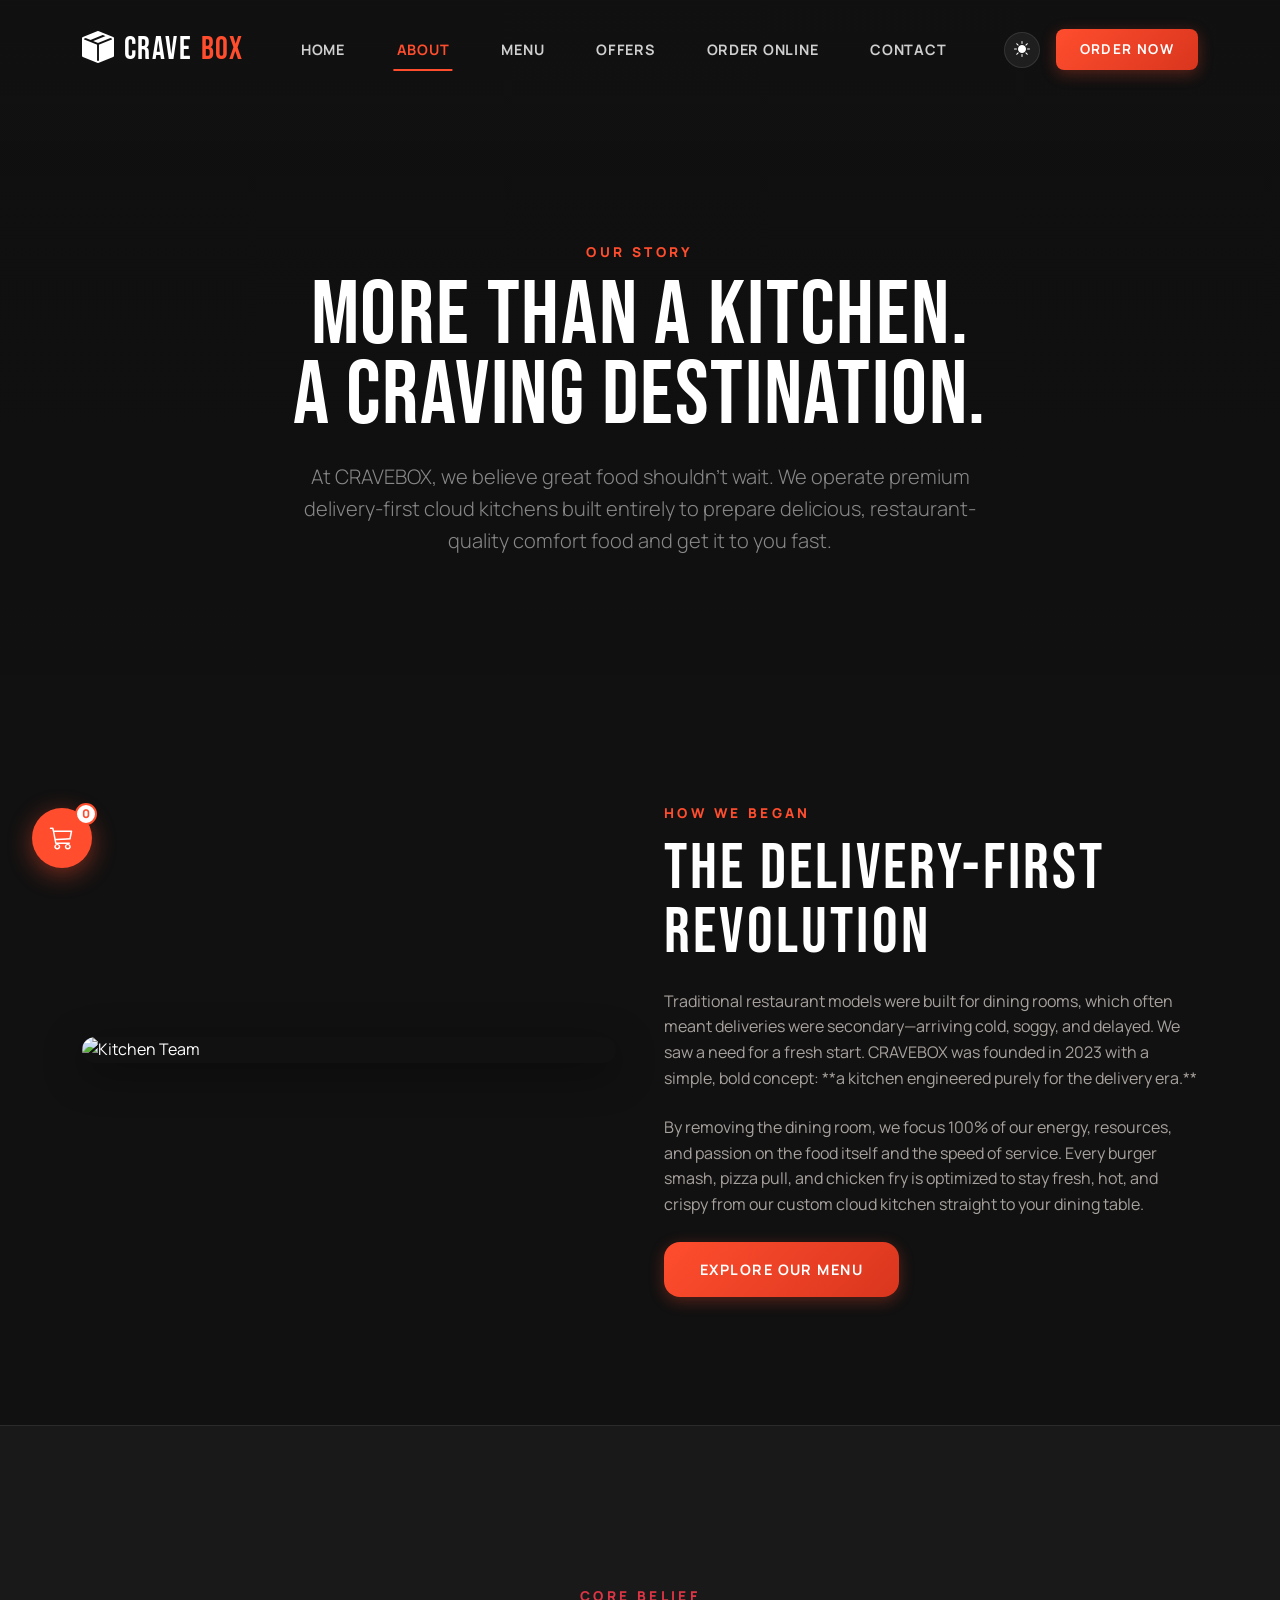
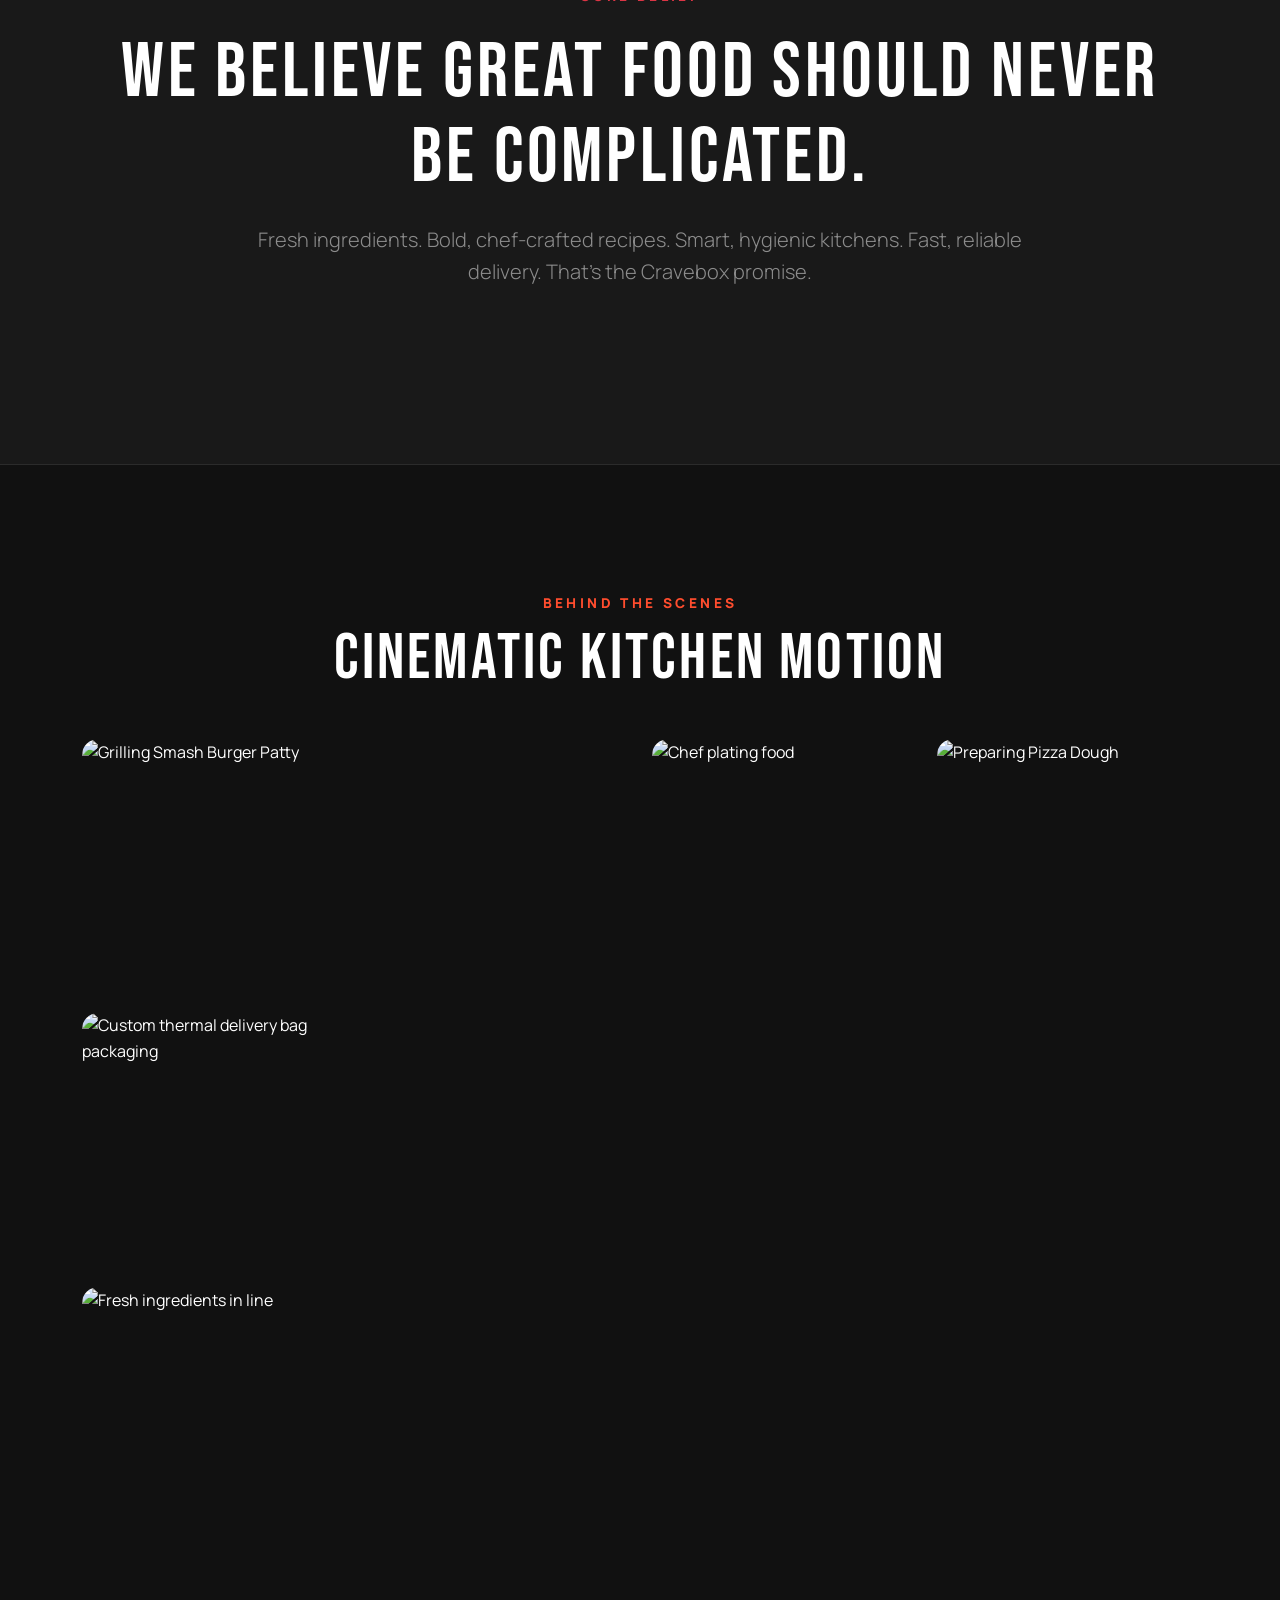
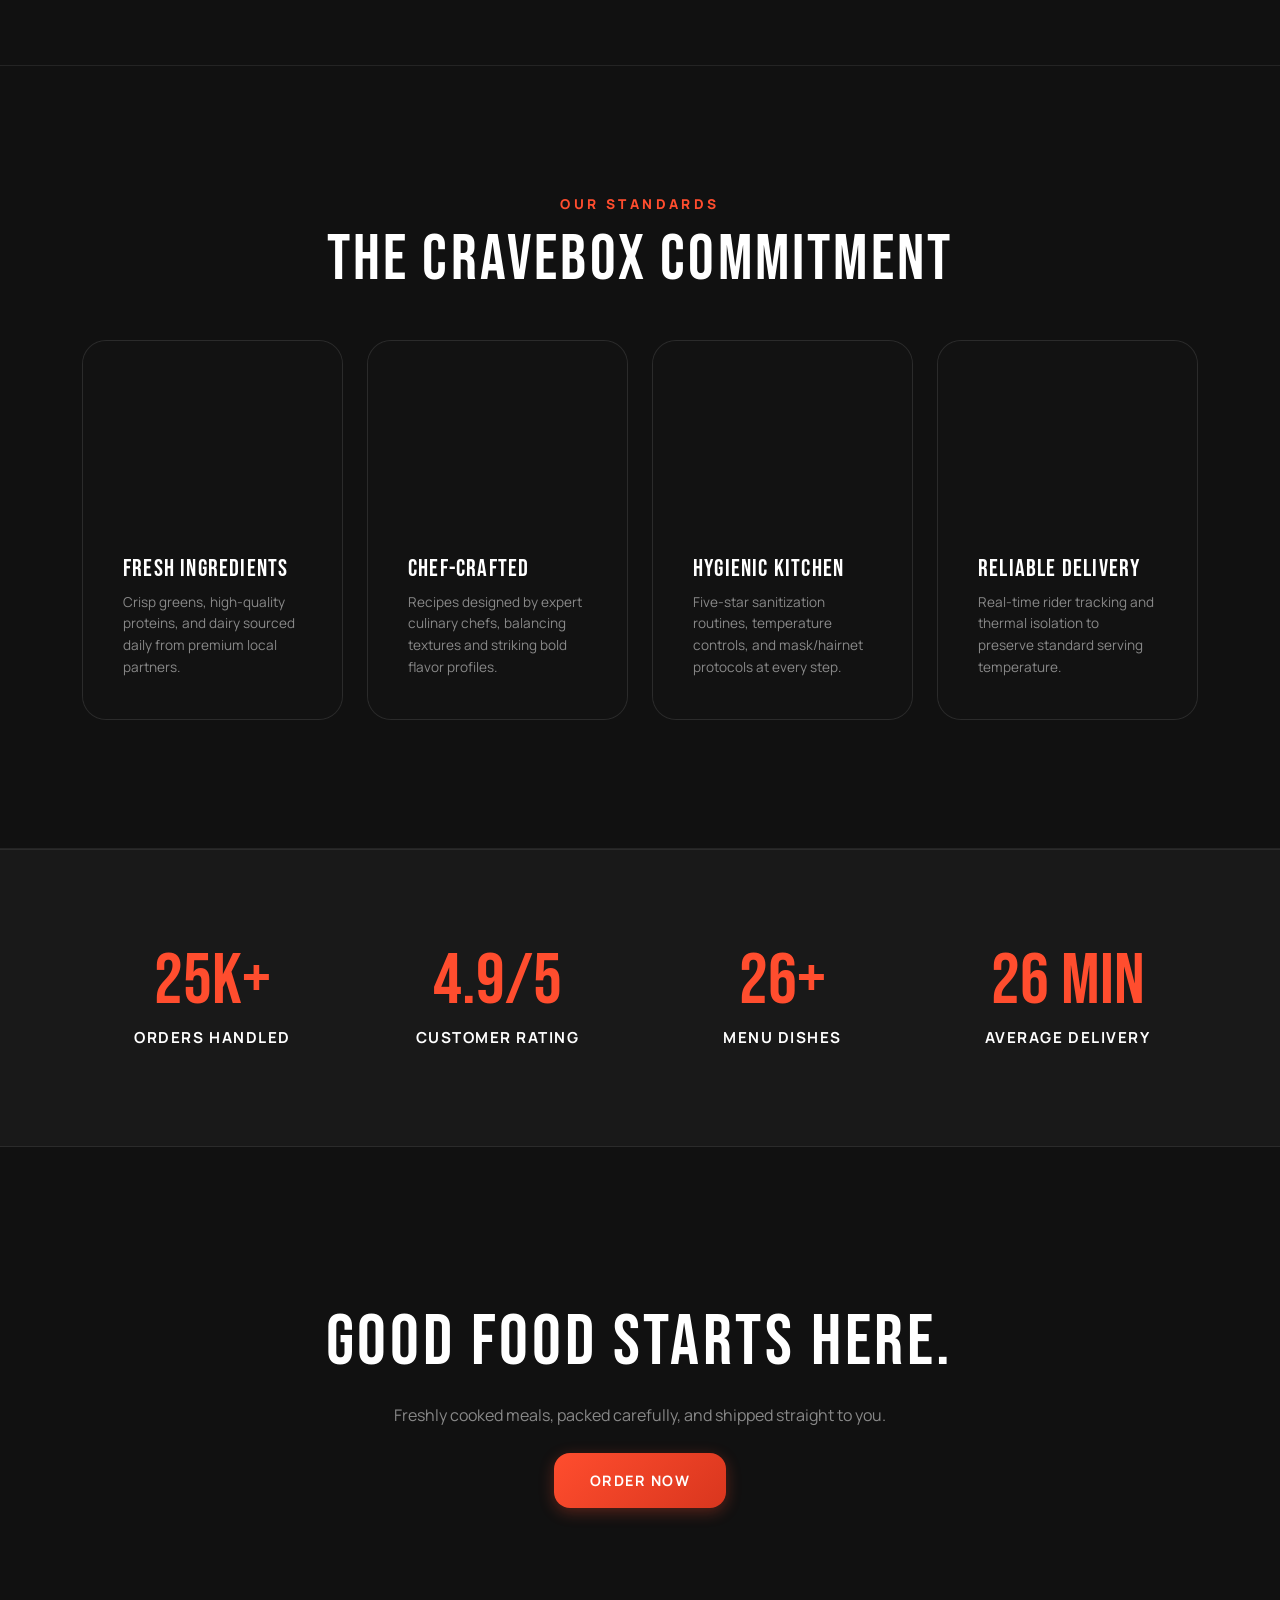
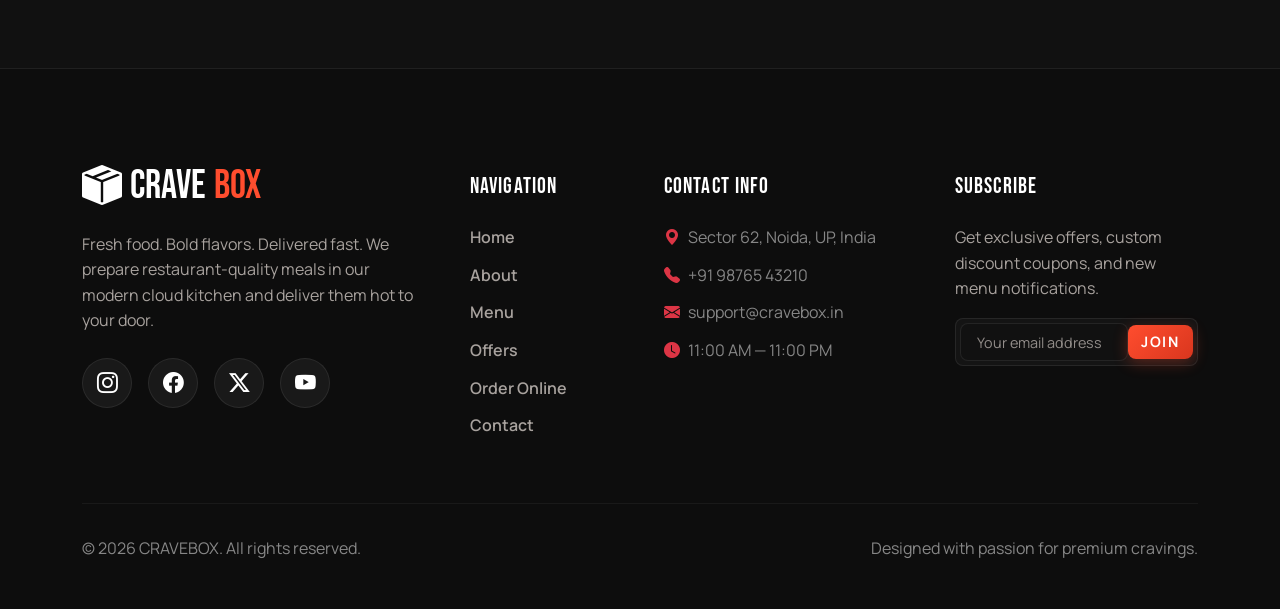
==== commit cc0a7755: "Fix UI issues, order alignment, X logo, mobile tags, auto-sliding category slider, and desktop cart " ====
--- a/about.html
+++ b/about.html
@@ -12,7 +12,7 @@
 
   <!-- Bootstrap 5 & Icons -->
   <link href="https://cdn.jsdelivr.net/npm/bootstrap@5.3.0/dist/css/bootstrap.min.css" rel="stylesheet">
-  <link href="https://cdn.jsdelivr.net/npm/bootstrap-icons@1.10.5/font/bootstrap-icons.css" rel="stylesheet">
+  <link href="https://cdn.jsdelivr.net/npm/bootstrap-icons@1.11.3/font/bootstrap-icons.css" rel="stylesheet">
 
   <!-- Custom CSS -->
   <link rel="stylesheet" href="assets/css/style.css">
@@ -149,7 +149,7 @@
         </div>
         <!-- Item 3 -->
         <div class="gallery-item fade-up-element" style="animation-delay: 0.3s;">
-          <img src="https://images.unsplash.com/photo-1556910096-6f5e72db6813?auto=format&fit=crop&w=600&q=80" alt="Preparing Pizza Dough">
+          <img src="https://images.unsplash.com/photo-1513104890138-7c749659a591?auto=format&fit=crop&w=600&q=80" alt="Preparing Pizza Dough">
         </div>
         <!-- Item 4 -->
         <div class="gallery-item fade-up-element" style="animation-delay: 0.1s;">
@@ -211,7 +211,7 @@
         <!-- Area 4 -->
         <div class="col-md-6 col-lg-3">
           <div class="featured-card fade-up-element" style="height: 380px; animation-delay: 0.3s;">
-            <div class="hero-bg" style="background-image: url('https://images.unsplash.com/photo-1534080391025-09798b107e25?auto=format&fit=crop&w=400&q=80');"></div>
+            <div class="hero-bg" style="background-image: url('https://images.unsplash.com/photo-1526367790999-0150786686a2?auto=format&fit=crop&w=400&q=80');"></div>
             <div class="hero-overlay" style="background: rgba(17,17,17,0.75);"></div>
             <div class="featured-card-content h-100 d-flex flex-column justify-content-end position-relative z-3">
               <h3 class="text-white mb-2 fs-4">Reliable Delivery</h3>
@@ -280,7 +280,7 @@
           <div class="contact-social-icons">
             <a href="#" aria-label="Instagram"><i class="bi bi-instagram"></i></a>
             <a href="#" aria-label="Facebook"><i class="bi bi-facebook"></i></a>
-            <a href="#" aria-label="Twitter"><i class="bi bi-twitter"></i></a>
+            <a href="#" aria-label="X"><i class="bi bi-twitter-x"></i></a>
             <a href="#" aria-label="YouTube"><i class="bi bi-youtube"></i></a>
           </div>
         </div>
--- a/assets/css/style.css
+++ b/assets/css/style.css
@@ -43,7 +43,7 @@
   --glass-border: rgba(0, 0, 0, 0.06);
   --shadow: 0 10px 40px rgba(0, 0, 0, 0.06);
   --btn-text-color: var(--white);
-  --footer-bg: #191919;
+  --footer-bg: #E9DED0;
 }
 
 /* Reset & Base Styles */
@@ -187,6 +187,25 @@
   color: var(--text-inverse);
   transform: translateY(-3px);
   border-color: var(--text-color);
+}
+
+/* Ensure Hero Section & CTA Banner secondary buttons stay clearly visible in Light Theme */
+.hero-section .btn-crave-secondary,
+.cta-banner .btn-crave-secondary,
+body.light-theme .hero-section .btn-crave-secondary,
+body.light-theme .cta-banner .btn-crave-secondary {
+  color: #ffffff !important;
+  border-color: rgba(255, 255, 255, 0.3) !important;
+  background: rgba(255, 255, 255, 0.1) !important;
+}
+
+.hero-section .btn-crave-secondary:hover,
+.cta-banner .btn-crave-secondary:hover,
+body.light-theme .hero-section .btn-crave-secondary:hover,
+body.light-theme .cta-banner .btn-crave-secondary:hover {
+  background: #ffffff !important;
+  color: #111111 !important;
+  border-color: #ffffff !important;
 }
 
 .btn-crave-outline {
@@ -519,16 +538,42 @@
 
 .floating-badge {
   position: absolute;
-  background: var(--glass-bg);
-  backdrop-filter: blur(10px);
-  border: 1px solid var(--glass-border);
+  background: rgba(18, 18, 18, 0.85);
+  backdrop-filter: blur(12px);
+  border: 1px solid rgba(255, 255, 255, 0.15);
   padding: 1rem 1.5rem;
   border-radius: var(--border-radius);
   display: flex;
   align-items: center;
   gap: 0.75rem;
   animation: float 4s ease-in-out infinite;
-  box-shadow: var(--shadow);
+  box-shadow: 0 10px 30px rgba(0, 0, 0, 0.4);
+}
+
+.floating-badge h6,
+.floating-badge .text-white {
+  color: #ffffff !important;
+}
+
+.floating-badge small,
+.floating-badge .text-white-50 {
+  color: rgba(255, 255, 255, 0.75) !important;
+}
+
+body.light-theme .floating-badge {
+  background: rgba(255, 255, 255, 0.92) !important;
+  border: 1px solid rgba(0, 0, 0, 0.12) !important;
+  box-shadow: 0 10px 30px rgba(0, 0, 0, 0.12) !important;
+}
+
+body.light-theme .floating-badge h6,
+body.light-theme .floating-badge .text-white {
+  color: #111111 !important;
+}
+
+body.light-theme .floating-badge small,
+body.light-theme .floating-badge .text-white-50 {
+  color: #5A5450 !important;
 }
 
 @keyframes float {
@@ -554,6 +599,48 @@
 [dir="rtl"] .badge-order {
   left: 15%;
   right: auto;
+}
+
+/* Hero Mobile Tags & Alignment */
+.hero-mobile-tags {
+  display: flex;
+  gap: 0.75rem;
+  margin-top: 1.5rem;
+  flex-wrap: wrap;
+}
+
+.mobile-tag-item {
+  background: rgba(18, 18, 18, 0.75);
+  backdrop-filter: blur(8px);
+  border: 1px solid rgba(255, 255, 255, 0.15);
+  padding: 0.5rem 1rem;
+  border-radius: 50px;
+  display: flex;
+  align-items: center;
+  gap: 0.5rem;
+  font-size: 0.85rem;
+  font-weight: 700;
+  color: var(--white);
+  box-shadow: 0 4px 15px rgba(0,0,0,0.2);
+}
+
+body.light-theme .mobile-tag-item {
+  background: rgba(255, 255, 255, 0.92);
+  border-color: rgba(0, 0, 0, 0.12);
+  color: #111111;
+  box-shadow: 0 4px 15px rgba(0,0,0,0.08);
+}
+
+@media (max-width: 576px) {
+  .hero-buttons-container {
+    flex-direction: column;
+    width: 100%;
+  }
+  .hero-buttons-container .btn-crave {
+    width: 100%;
+    justify-content: center;
+    text-align: center;
+  }
 }
 
 /* Category Slider */
@@ -571,6 +658,7 @@
   overflow-x: auto;
   padding: 1rem 0.5rem;
   scrollbar-width: none; /* Firefox */
+  scroll-behavior: auto !important;
 }
 
 .category-scroll::-webkit-scrollbar {
@@ -1289,6 +1377,20 @@
   }
 }
 
+/* Order Page Layout Grid */
+.order-layout-grid {
+  display: grid;
+  grid-template-columns: 1fr 420px;
+  gap: 2.5rem;
+  align-items: start;
+}
+
+@media (max-width: 991px) {
+  .order-layout-grid {
+    grid-template-columns: 1fr;
+  }
+}
+
 .order-categories-tabs {
   display: flex;
   gap: 0.5rem;
@@ -1314,10 +1416,13 @@
   transition: var(--transition);
 }
 
+.order-tab:hover,
 .order-tab.active {
   background: var(--accent-red);
   color: var(--white);
   border-color: var(--accent-red);
+  transform: translateY(-2px);
+  box-shadow: 0 4px 15px rgba(255, 77, 46, 0.3);
 }
 
 .order-item-list {
@@ -1388,38 +1493,48 @@
 }
 
 .qty-control {
-  display: flex;
+  display: inline-flex;
   align-items: center;
   border: 1px solid var(--border-color);
   border-radius: 50px;
-  padding: 0.25rem;
+  padding: 2px 6px;
   background: var(--primary-bg);
+  flex-shrink: 0;
 }
 
 .qty-btn {
-  background: transparent;
-  border: none;
-  color: var(--text-color);
-  width: 32px;
-  height: 32px;
-  border-radius: 50%;
-  font-size: 1rem;
+  background: transparent !important;
+  border: none !important;
+  color: var(--text-color) !important;
+  width: 26px !important;
+  height: 26px !important;
+  min-width: 26px !important;
+  border-radius: 50% !important;
+  font-size: 0.95rem !important;
+  font-weight: 700 !important;
   cursor: pointer;
   transition: var(--transition);
-  display: flex;
-  align-items: center;
-  justify-content: center;
+  display: flex !important;
+  align-items: center !important;
+  justify-content: center !important;
+  padding: 0 !important;
+  margin: 0 !important;
+  line-height: 1 !important;
+  box-shadow: none !important;
 }
 
 .qty-btn:hover {
-  background: var(--accent-red);
-  color: var(--white);
+  background: var(--accent-red) !important;
+  color: var(--white) !important;
 }
 
 .qty-val {
   font-weight: 700;
-  width: 30px;
+  font-size: 0.85rem;
+  width: 22px;
   text-align: center;
+  color: var(--text-color);
+  display: inline-block;
 }
 
 /* Cart Panel Sticky */
@@ -1434,6 +1549,15 @@
   max-height: calc(100vh - 160px);
   display: flex;
   flex-direction: column;
+  z-index: 5;
+}
+
+@media (max-width: 991px) {
+  .sticky-cart-panel {
+    position: static;
+    max-height: none;
+    margin-top: 2rem;
+  }
 }
 
 .cart-title {
@@ -1445,20 +1569,23 @@
   display: flex;
   justify-content: space-between;
   align-items: center;
+  color: var(--text-color);
 }
 
 .cart-items-container {
   overflow-y: auto;
   flex-grow: 1;
+  max-height: 280px;
   margin-bottom: 1.5rem;
   display: flex;
   flex-direction: column;
-  gap: 1.25rem;
+  gap: 1rem;
+  padding-right: 0.25rem;
 }
 
 .cart-empty-msg {
   text-align: center;
-  padding: 3rem 0;
+  padding: 2rem 0;
   color: var(--muted-text);
 }
 
@@ -1466,21 +1593,29 @@
   display: flex;
   justify-content: space-between;
   align-items: center;
-  border-bottom: 1px solid rgba(255, 255, 255, 0.05);
-  padding-bottom: 0.75rem;
+  gap: 1rem;
+  border-bottom: 1px solid var(--border-color);
+  padding: 0.75rem 0;
+  width: 100%;
 }
 
 body.light-theme .cart-item-row {
-  border-bottom: 1px solid rgba(0, 0, 0, 0.05);
+  border-bottom: 1px solid var(--border-color);
 }
 
 .cart-item-info {
-  flex-grow: 1;
+  flex: 1 1 auto;
+  min-width: 0;
+  padding-right: 0.5rem;
 }
 
 .cart-item-title {
   font-weight: 700;
   font-size: 0.95rem;
+  color: var(--text-color);
+  line-height: 1.3;
+  margin-bottom: 0.2rem;
+  word-break: break-word;
 }
 
 .cart-item-price-info {
@@ -1491,7 +1626,7 @@
 .cart-item-actions {
   display: flex;
   align-items: center;
-  gap: 0.75rem;
+  gap: 0.5rem;
   flex-shrink: 0;
 }
 
@@ -1508,6 +1643,12 @@
   display: inline-flex;
   align-items: center;
   justify-content: center;
+  transition: var(--transition);
+}
+
+.sticky-cart-panel #apply-promo-btn:hover {
+  transform: translateY(-2px);
+  box-shadow: 0 4px 15px rgba(255, 77, 46, 0.4);
 }
 
 .cart-item-remove {
@@ -1569,20 +1710,50 @@
   margin-bottom: 0.5rem;
 }
 
-.premium-form-control {
+.premium-form-control,
+.form-control,
+input[type="text"],
+input[type="email"],
+input[type="tel"],
+textarea {
   width: 100%;
-  background: var(--primary-bg);
-  border: 1px solid var(--border-color);
-  color: var(--text-color);
+  background-color: var(--primary-bg) !important;
+  border: 1px solid var(--border-color) !important;
+  color: var(--text-color) !important;
   border-radius: var(--border-radius-sm);
   padding: 0.85rem 1.25rem;
   transition: var(--transition);
 }
 
-.premium-form-control:focus {
+.premium-form-control:focus,
+.form-control:focus,
+input[type="text"]:focus,
+input[type="email"]:focus,
+input[type="tel"]:focus,
+textarea:focus {
   outline: none;
-  border-color: var(--accent-red);
-  box-shadow: 0 0 0 3px rgba(255, 77, 46, 0.15);
+  background-color: var(--primary-bg) !important;
+  color: var(--text-color) !important;
+  border-color: var(--accent-red) !important;
+  box-shadow: 0 0 0 3px rgba(255, 77, 46, 0.2) !important;
+}
+
+::placeholder,
+.premium-form-control::placeholder,
+.form-control::placeholder {
+  color: var(--muted-text) !important;
+  opacity: 0.85 !important;
+}
+
+input:-webkit-autofill,
+input:-webkit-autofill:hover, 
+input:-webkit-autofill:focus,
+textarea:-webkit-autofill,
+textarea:-webkit-autofill:hover,
+textarea:-webkit-autofill:focus {
+  -webkit-text-fill-color: var(--text-color) !important;
+  -webkit-box-shadow: 0 0 0px 1000px var(--primary-bg) inset !important;
+  transition: background-color 5000s ease-in-out 0s;
 }
 
 /* Order Progress Visual */
@@ -1825,6 +1996,8 @@
   background-color: var(--footer-bg);
   border-top: 1px solid var(--border-color);
   padding: 6rem 0 3rem;
+  color: var(--text-color);
+  transition: background-color 0.5s ease;
 }
 
 .footer-logo {
@@ -1836,6 +2009,7 @@
   align-items: center;
   gap: 0.5rem;
   margin-bottom: 1.5rem;
+  line-height: 1;
 }
 
 .footer-logo span {
@@ -1843,13 +2017,20 @@
 }
 
 .footer-link-heading {
+  font-family: var(--font-headings);
   font-size: 1.4rem;
+  line-height: 1.2;
+  margin-top: 0.6rem;
   margin-bottom: 1.5rem;
   color: var(--white);
+  text-transform: uppercase;
+  letter-spacing: 0.05em;
 }
 
 .footer-links-list {
   list-style: none;
+  padding: 0;
+  margin: 0;
   display: flex;
   flex-direction: column;
   gap: 0.75rem;
@@ -1874,6 +2055,7 @@
 
 .newsletter-form {
   display: flex;
+  align-items: center;
   border: 1px solid var(--border-color);
   border-radius: var(--border-radius-sm);
   padding: 0.25rem;
@@ -1885,7 +2067,9 @@
   background: transparent;
   border: none;
   color: var(--white);
-  padding: 0.5rem 1rem;
+  padding: 0.6rem 1rem;
+  font-size: 0.9rem;
+  line-height: 1.2;
 }
 
 .newsletter-form input:focus {
@@ -1894,6 +2078,13 @@
 
 .newsletter-form button {
   border-radius: var(--border-radius-sm);
+  display: inline-flex !important;
+  align-items: center !important;
+  justify-content: center !important;
+  padding: 0.6rem 1.25rem !important;
+  line-height: 1 !important;
+  white-space: nowrap;
+  margin: 0;
 }
 
 .footer-bottom {
@@ -1905,6 +2096,48 @@
   align-items: center;
   flex-wrap: wrap;
   gap: 1.5rem;
+}
+
+/* Light Theme Footer Adaptations */
+body.light-theme .crave-footer .footer-logo,
+body.light-theme .crave-footer .footer-link-heading {
+  color: var(--text-color) !important;
+}
+
+body.light-theme .crave-footer p,
+body.light-theme .crave-footer .footer-links-list li,
+body.light-theme .crave-footer .footer-links-list a,
+body.light-theme .crave-footer .footer-bottom p {
+  color: var(--muted-text) !important;
+}
+
+body.light-theme .crave-footer .footer-links-list a:hover {
+  color: var(--accent-red) !important;
+}
+
+body.light-theme .crave-footer .newsletter-form {
+  background: var(--card-bg);
+  border-color: var(--border-color);
+}
+
+body.light-theme .crave-footer .newsletter-form input {
+  color: var(--text-color) !important;
+}
+
+body.light-theme .crave-footer .contact-social-icons a {
+  background: var(--card-bg);
+  color: var(--text-color);
+  border: 1px solid var(--border-color);
+}
+
+body.light-theme .crave-footer .contact-social-icons a:hover {
+  background: var(--accent-red);
+  color: var(--white);
+  border-color: var(--accent-red);
+}
+
+body.light-theme .crave-footer .footer-bottom {
+  border-top: 1px solid var(--border-color);
 }
 
 /* Premium Page Transition Overlay */
@@ -2195,7 +2428,7 @@
   transform: translateY(0);
 }
 
-/* Floating Cart Counter Badge on Mobile */
+/* Floating Cart Counter Badge (Desktop & Mobile) */
 .mobile-cart-badge {
   position: fixed;
   bottom: 2rem;
@@ -2205,11 +2438,11 @@
   width: 60px;
   height: 60px;
   border-radius: 50%;
-  display: none;
+  display: flex !important;
   align-items: center;
   justify-content: center;
   font-size: 1.5rem;
-  box-shadow: 0 4px 20px rgba(255, 77, 46, 0.4);
+  box-shadow: 0 6px 25px rgba(255, 77, 46, 0.45);
   cursor: pointer;
   z-index: 999;
   text-decoration: none;
@@ -2223,6 +2456,7 @@
 
 .mobile-cart-badge:hover {
   transform: scale(1.1);
+  box-shadow: 0 8px 30px rgba(255, 77, 46, 0.6);
 }
 
 .mobile-cart-count {
@@ -2242,12 +2476,6 @@
   border: 2px solid var(--accent-red);
 }
 
-@media (max-width: 991px) {
-  .mobile-cart-badge {
-    display: flex;
-  }
-}
-
 /* Hero Animations Keyframes */
 @keyframes badgeReveal {
   0% {
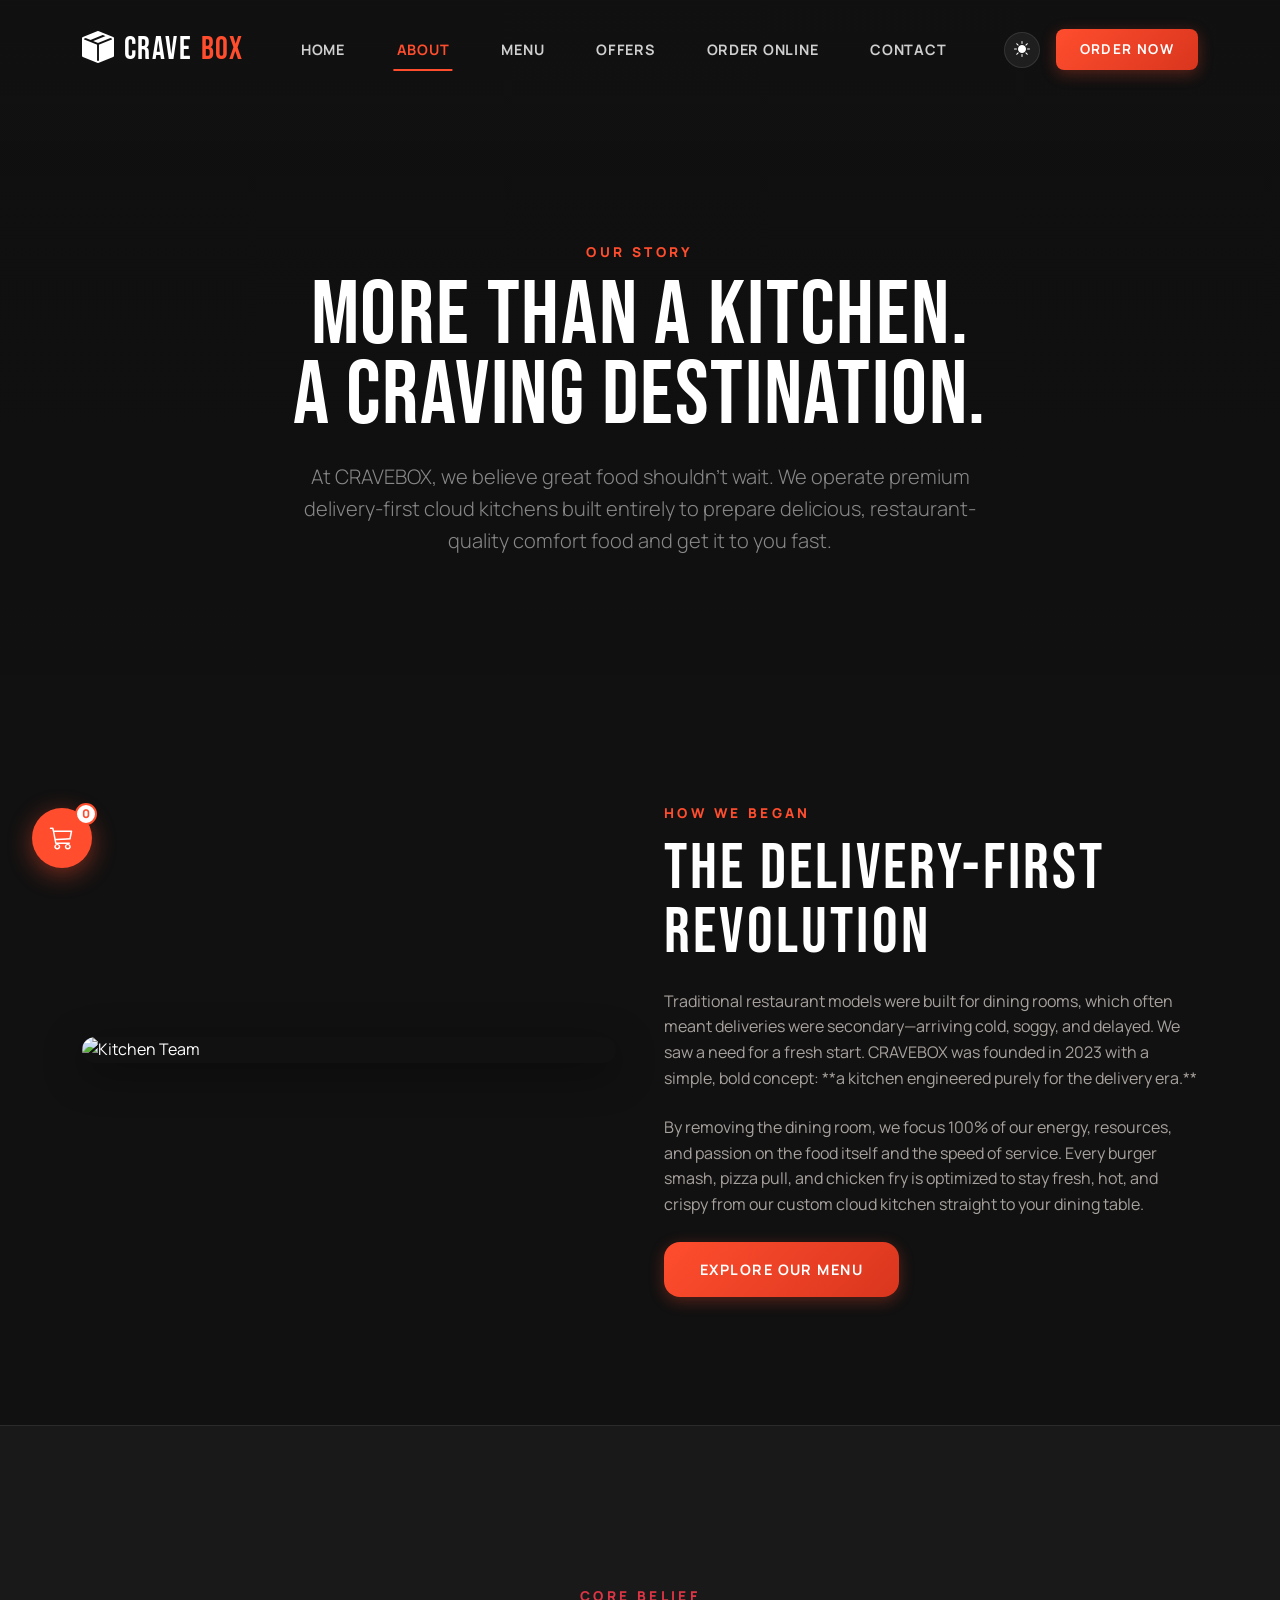
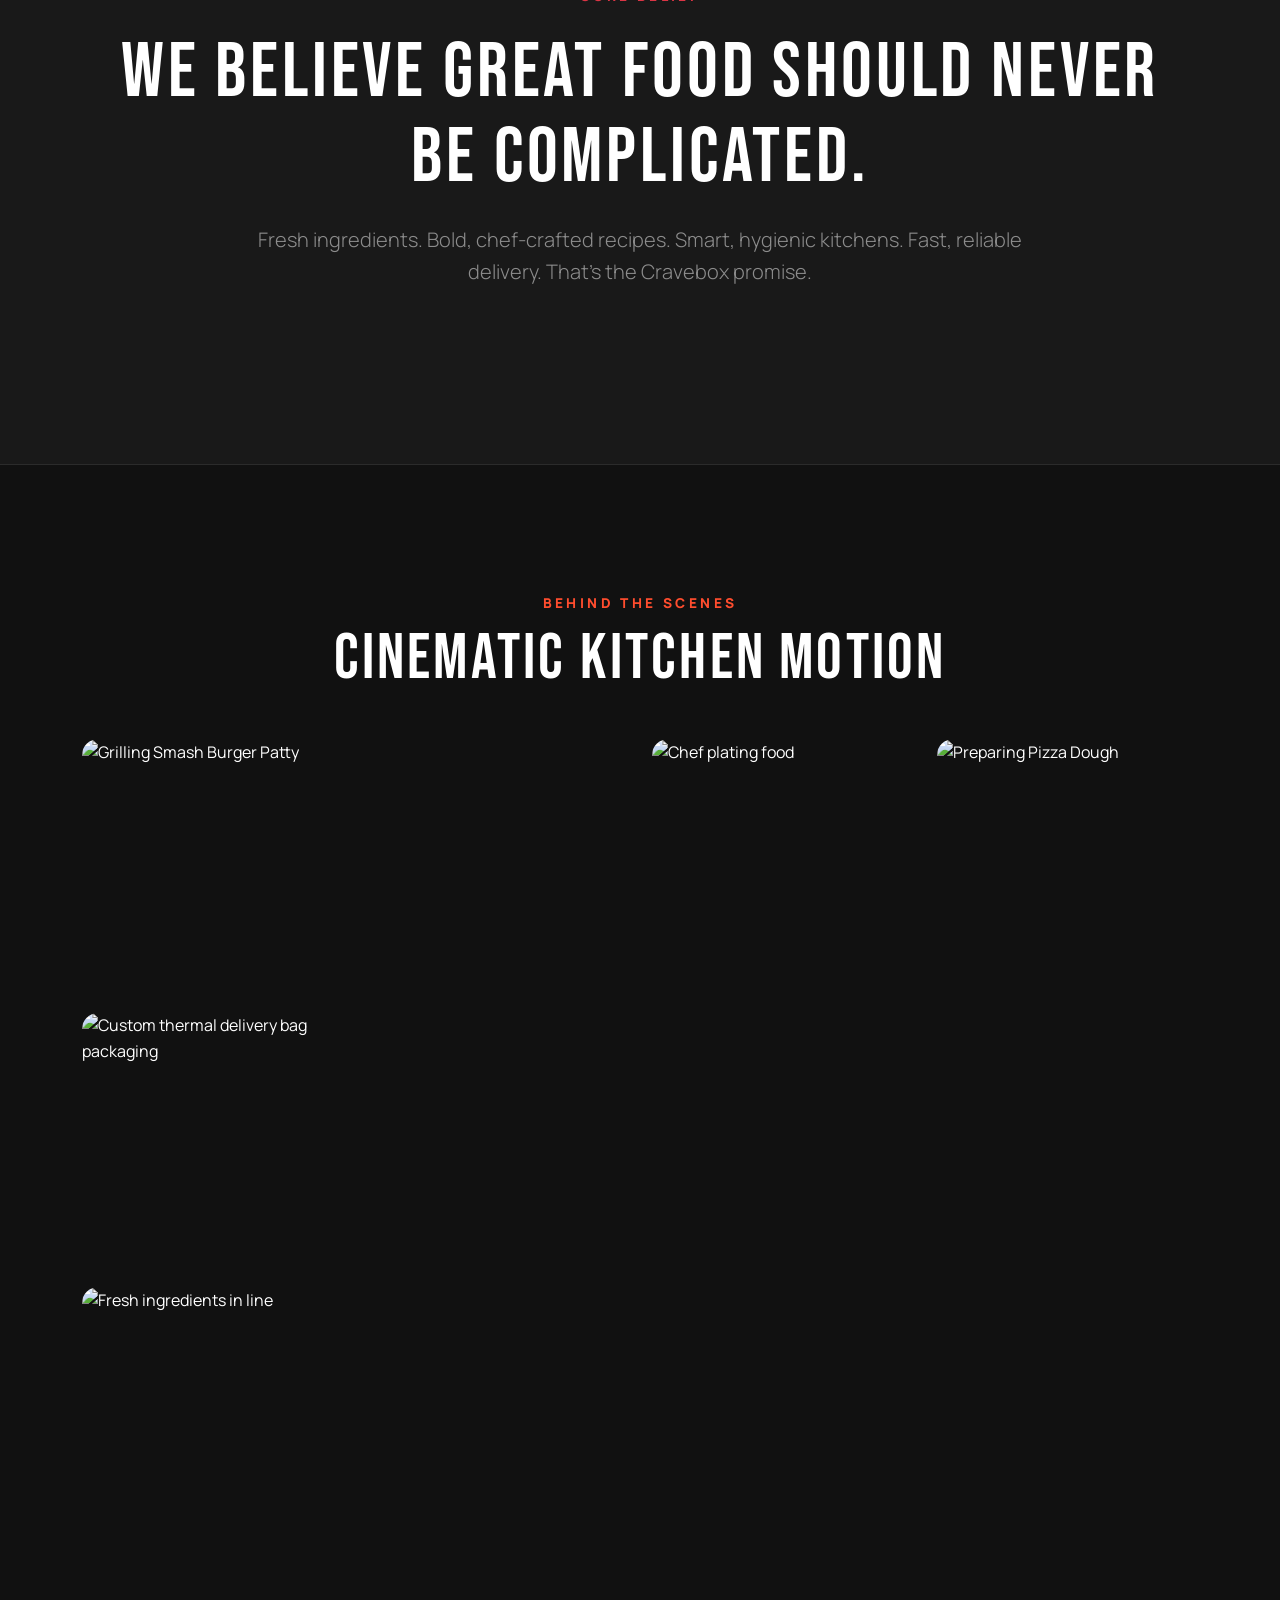
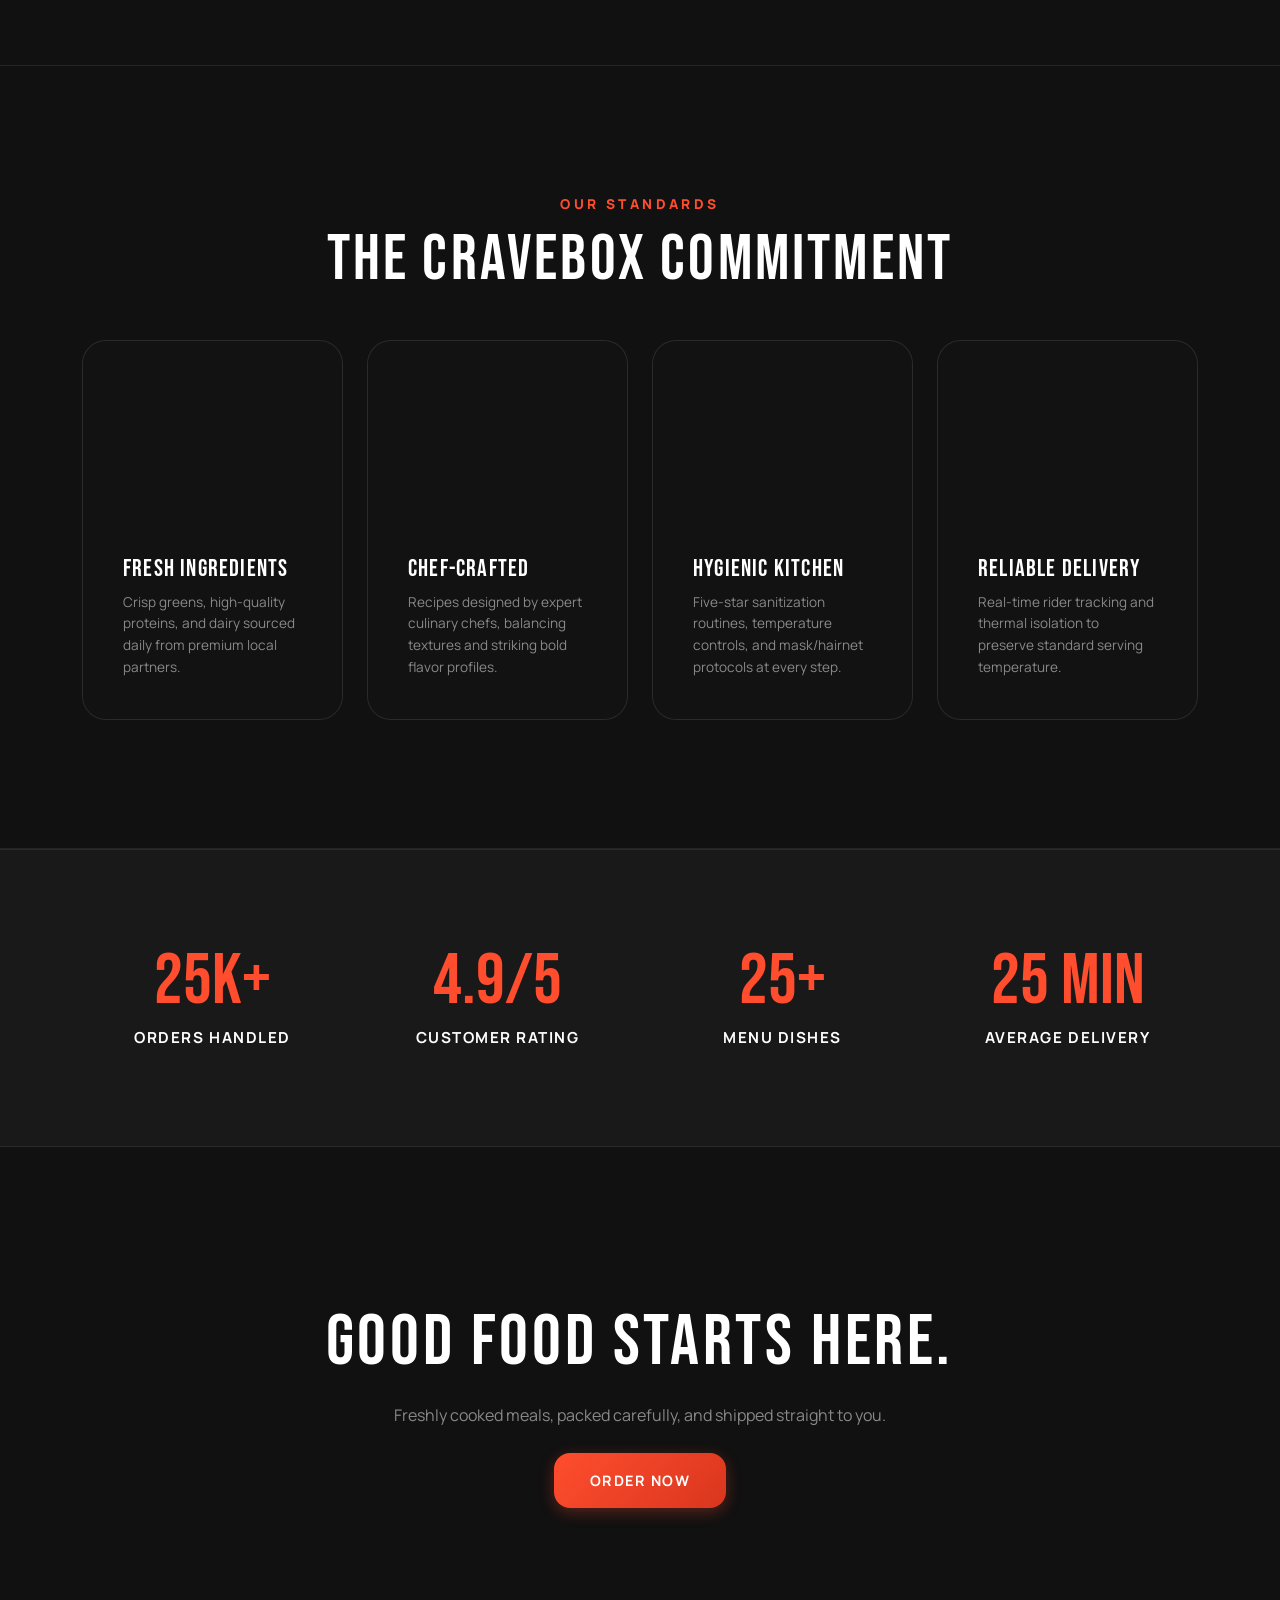
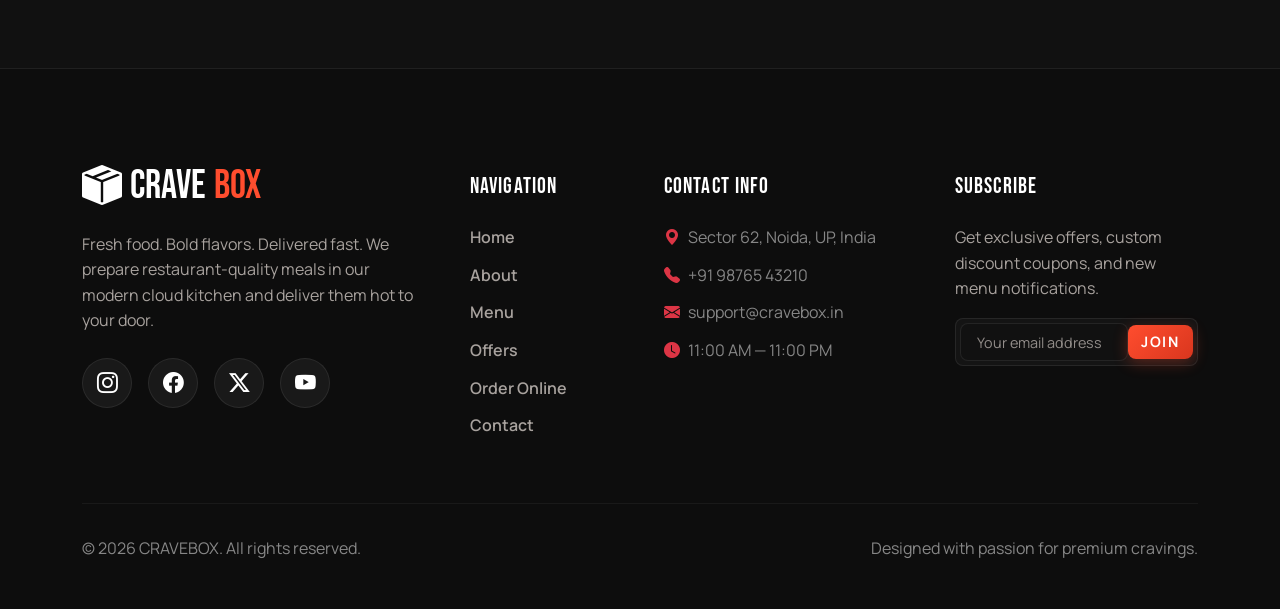
==== commit 0847398d: "Add favicon across all site pages" ====
--- a/about.html
+++ b/about.html
@@ -3,6 +3,11 @@
 <head>
   <meta charset="UTF-8">
   <meta name="viewport" content="width=device-width, initial-scale=1.0">
+  <!-- Favicon -->
+  <link rel="icon" type="image/svg+xml" href="assets/favicon.svg">
+  <link rel="shortcut icon" href="assets/favicon.svg" type="image/x-icon">
+  <link rel="apple-touch-icon" href="assets/favicon.svg">
+
   <!-- SEO Tags -->
   <title>About CRAVEBOX — Our Kitchen, Our Story</title>
   <meta name="description" content="Discover the story of CRAVEBOX. A premium delivery-only cloud kitchen built for modern food-tech convenience, fresh ingredients, and bold, chef-made recipes.">
